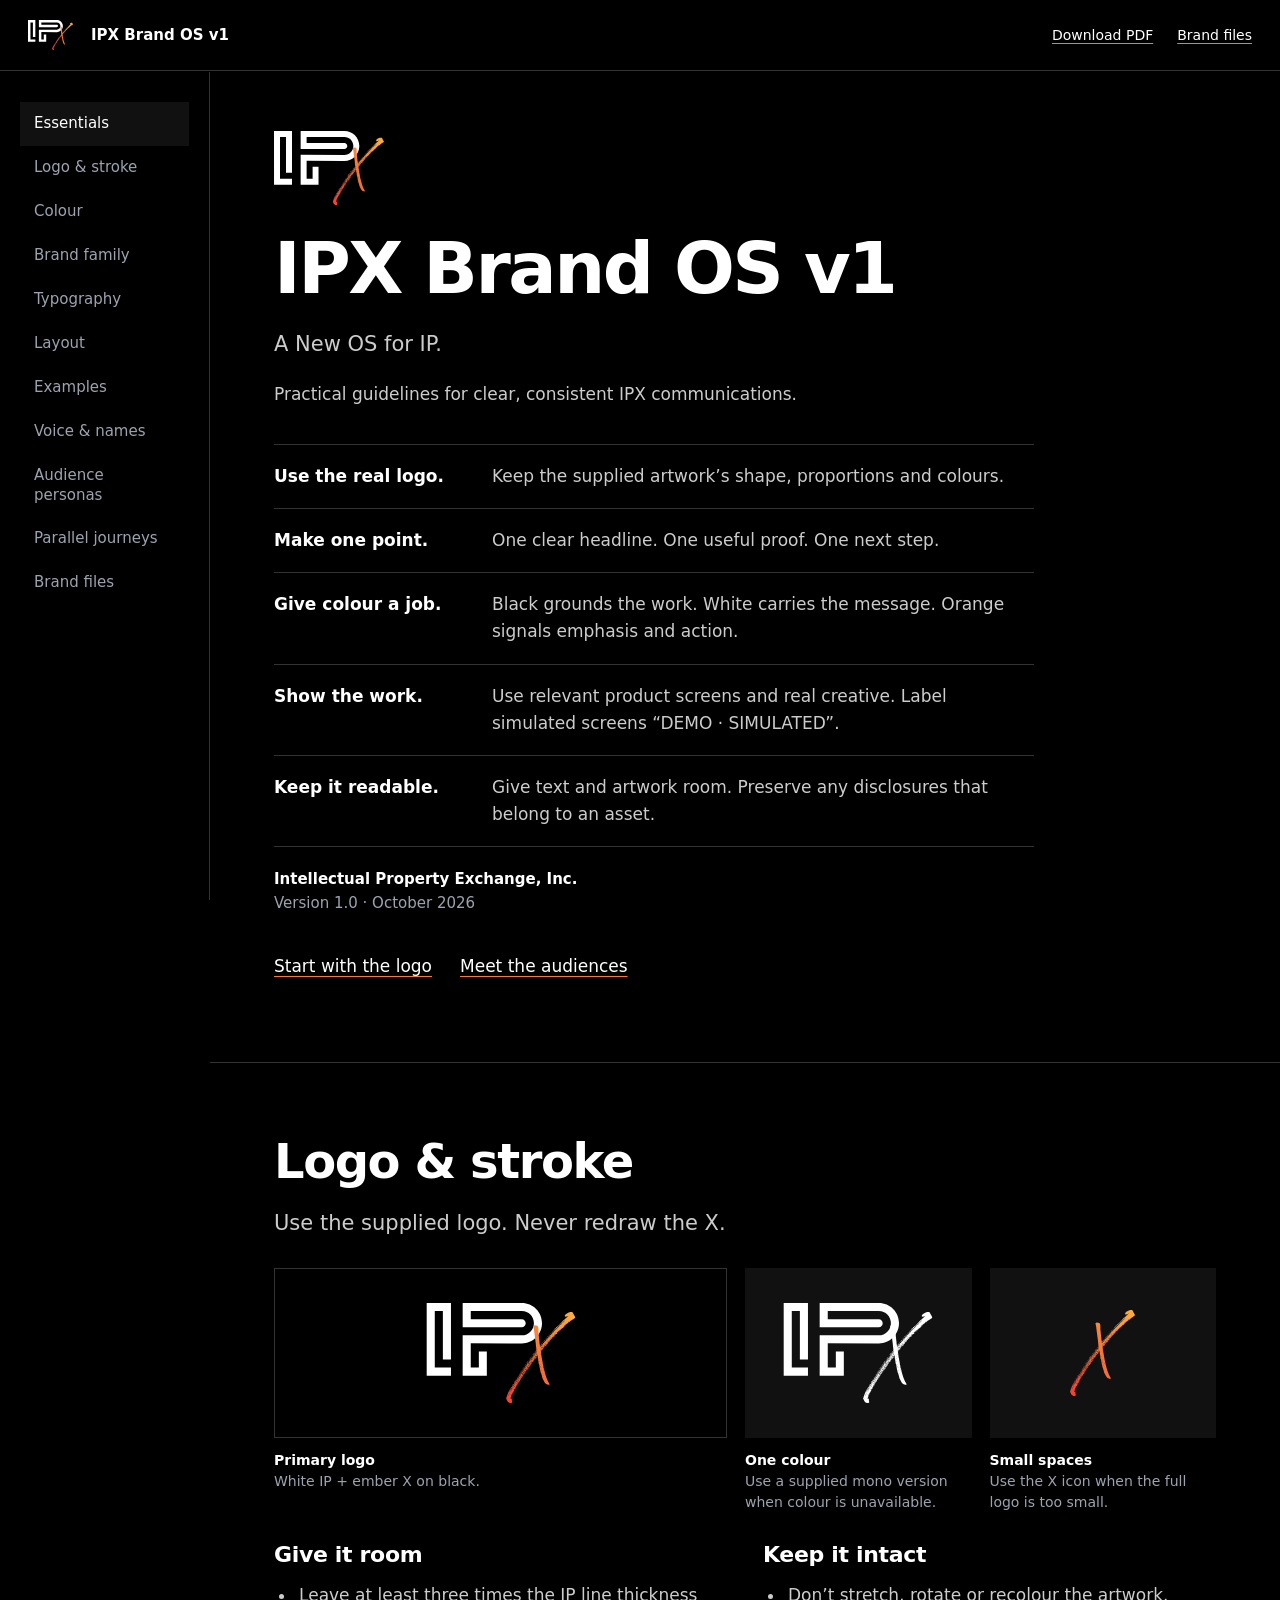
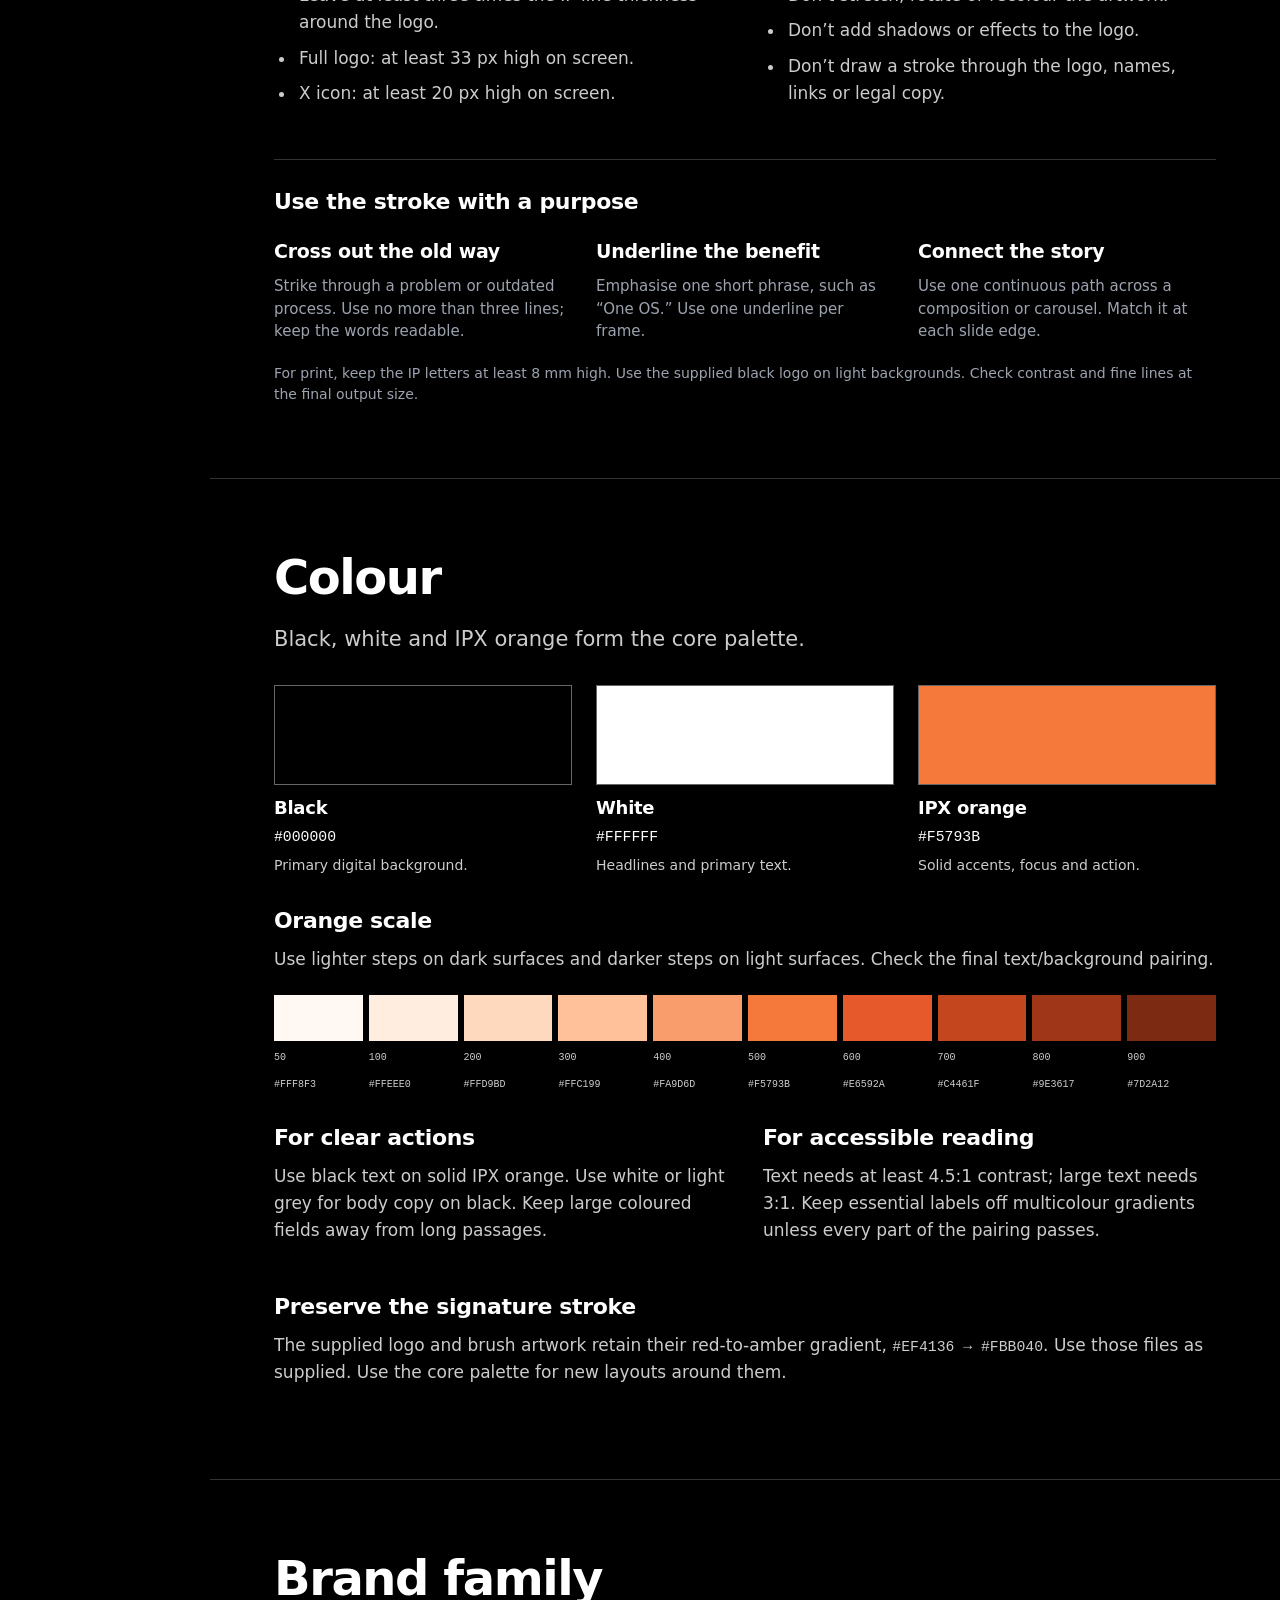
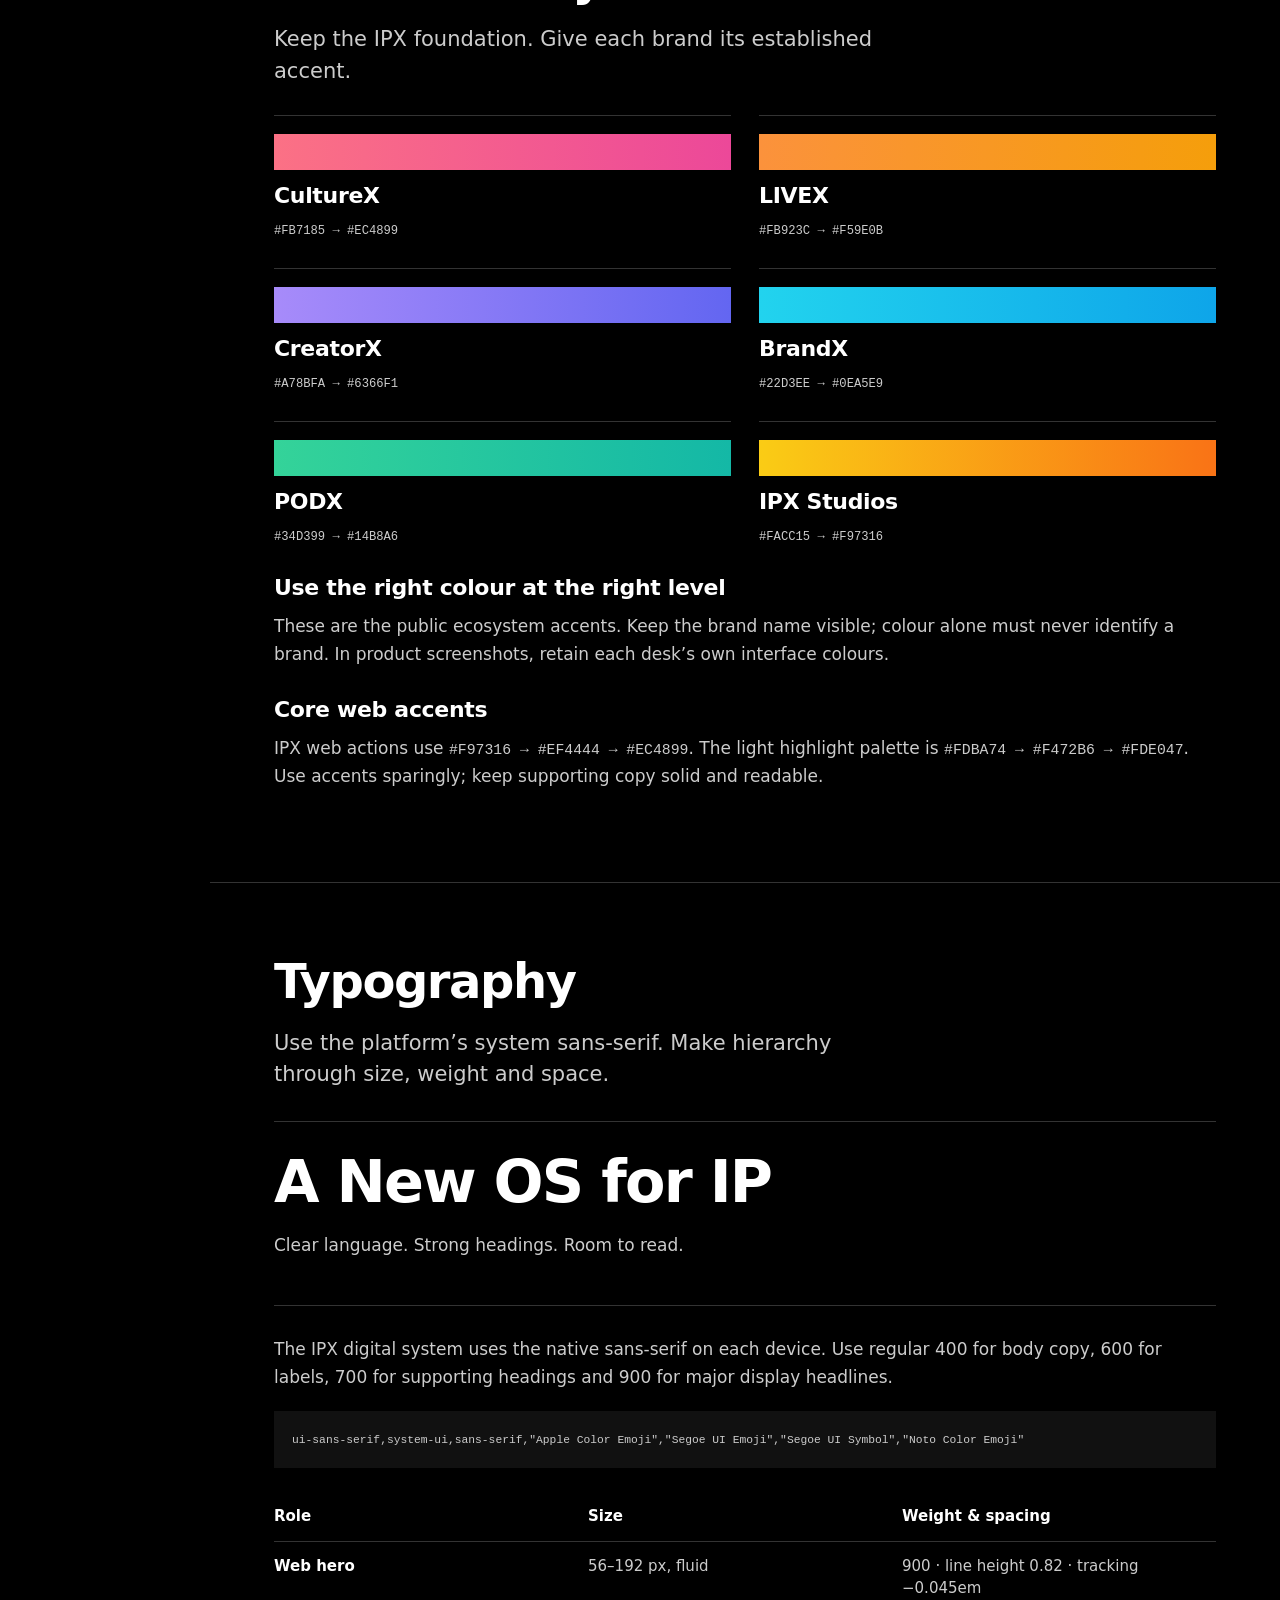
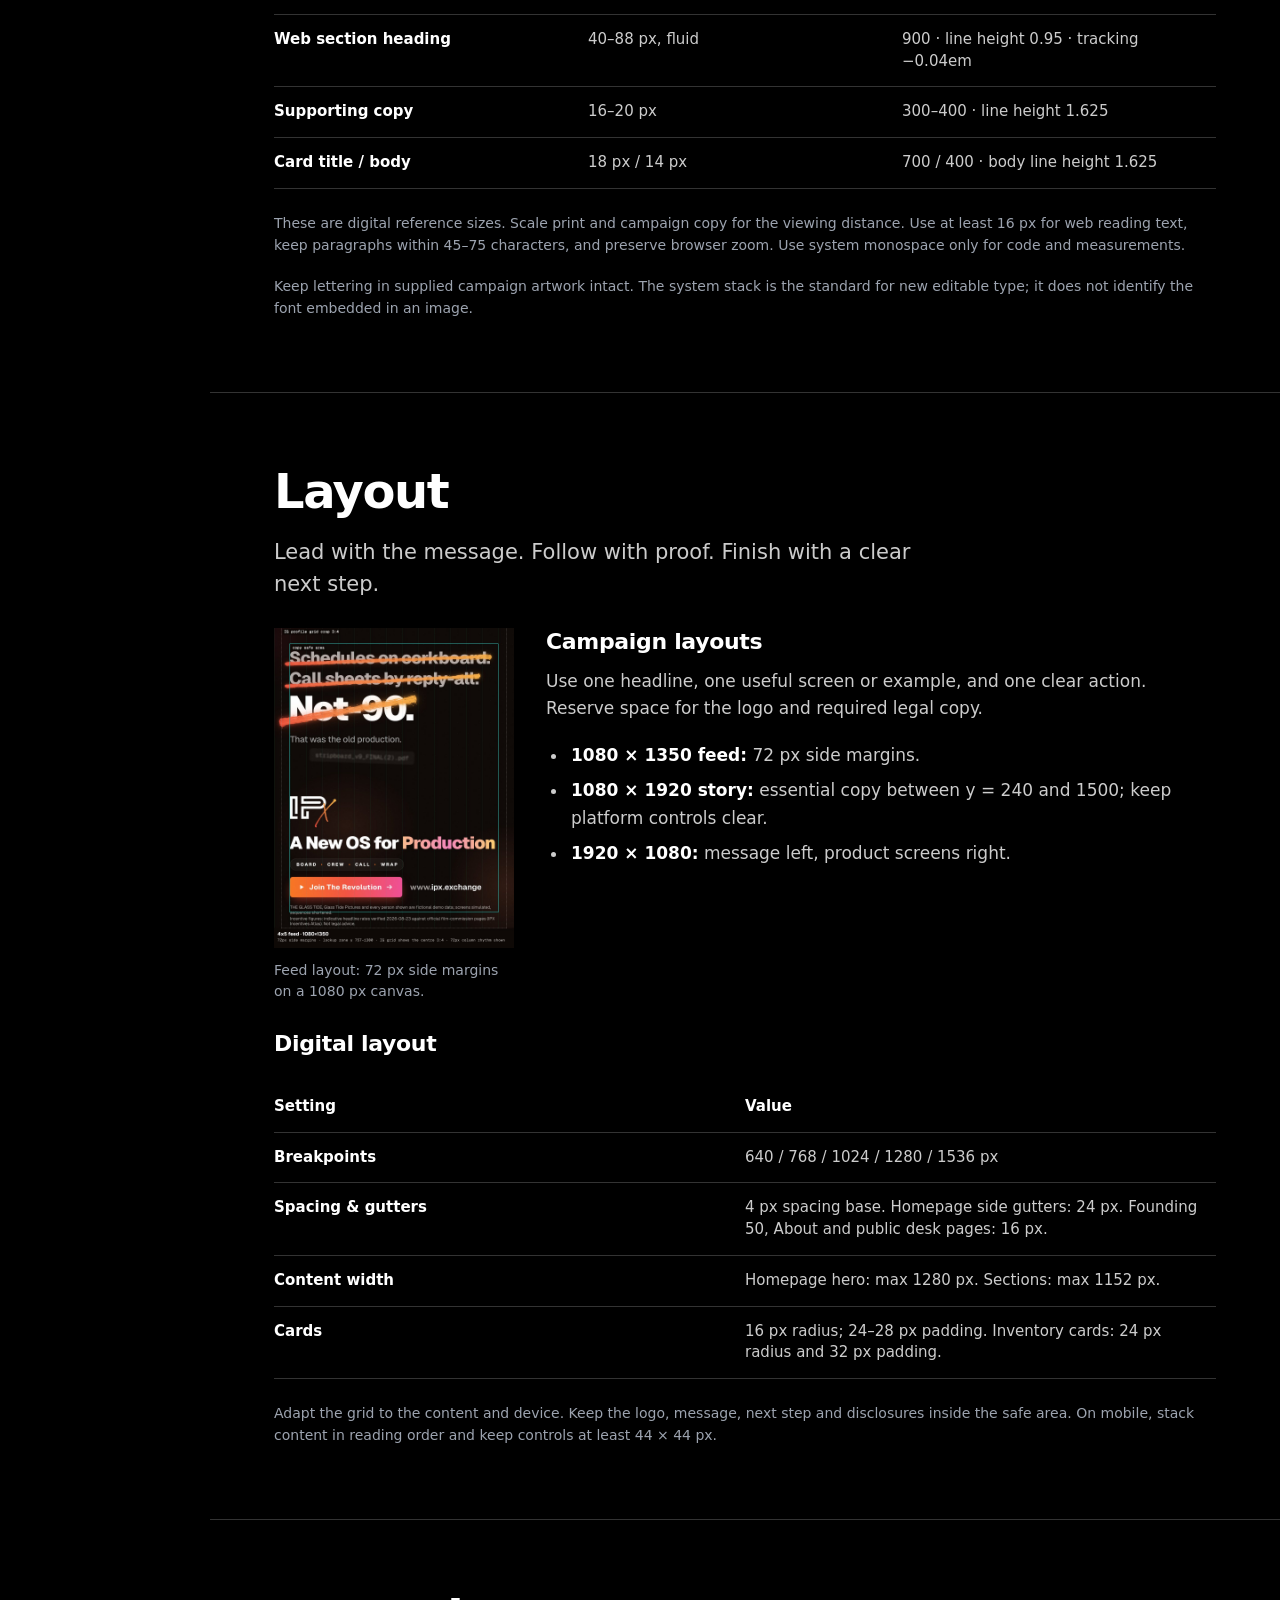
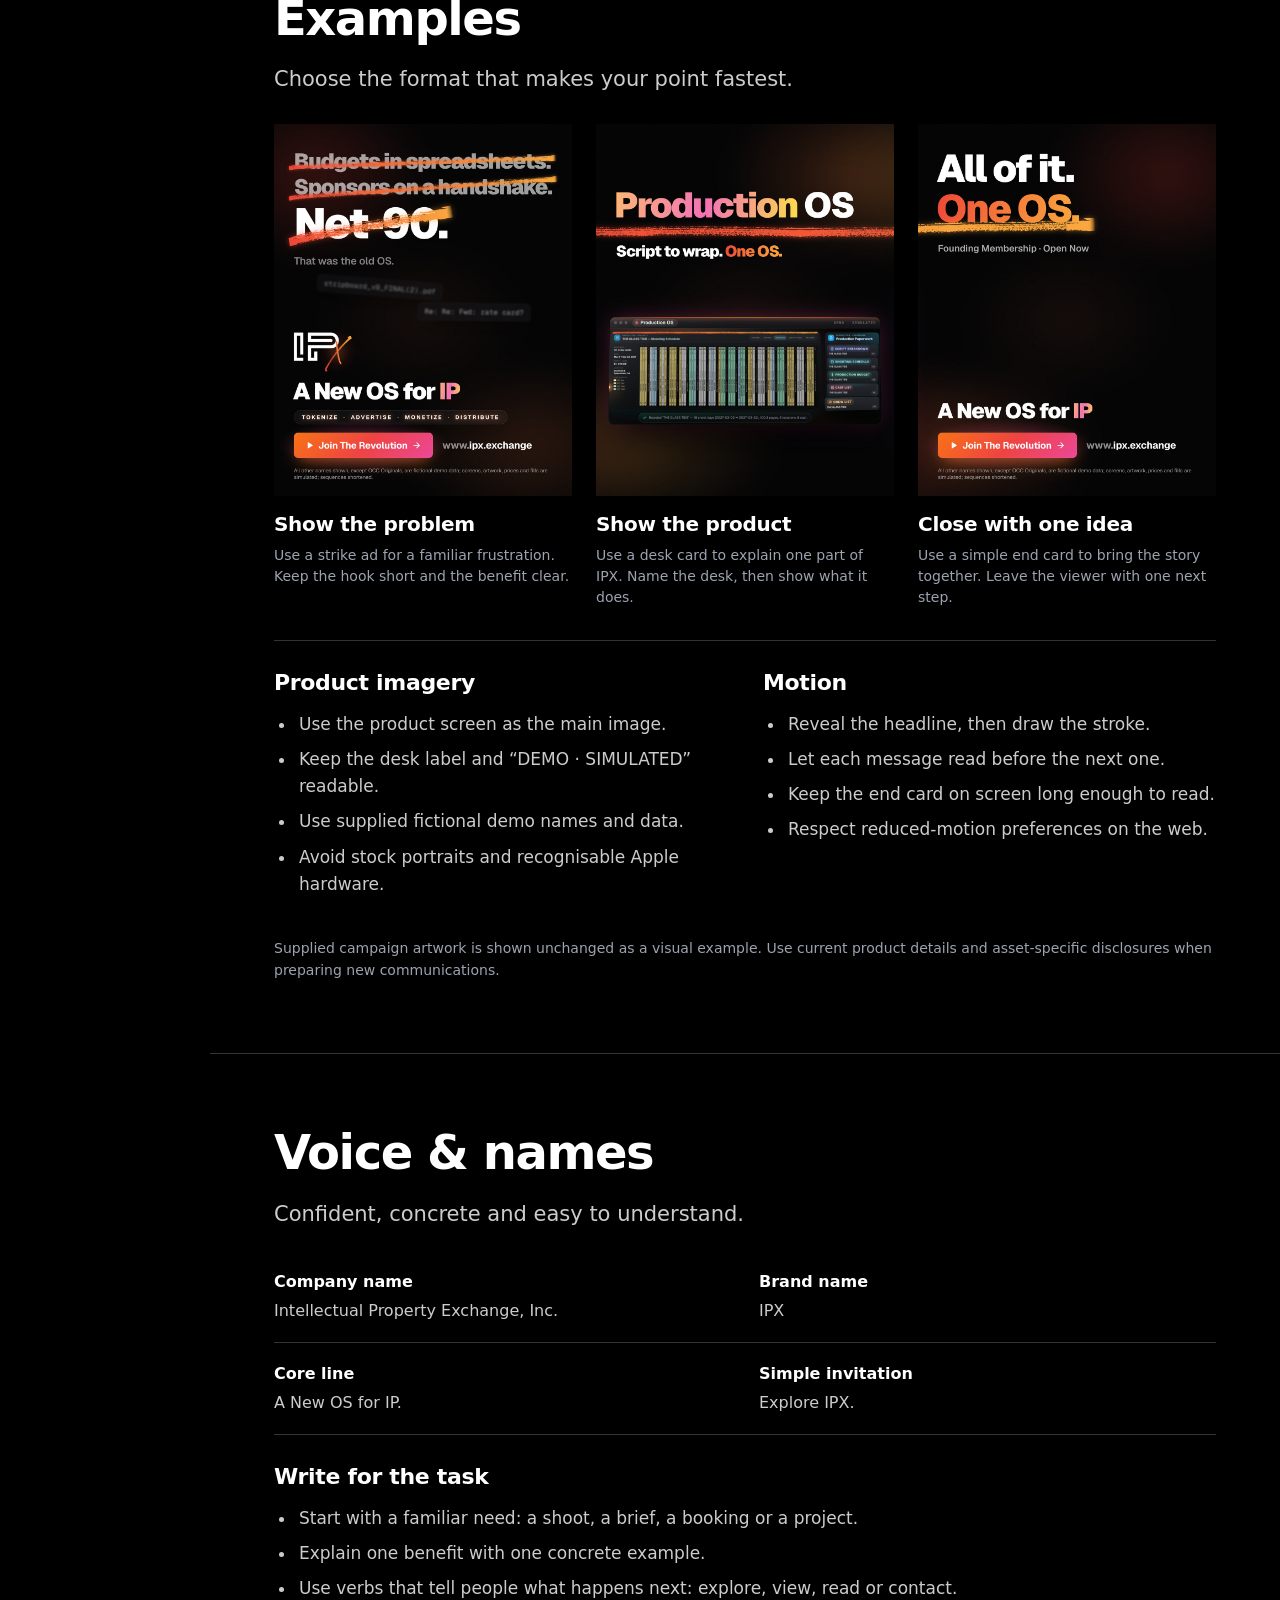
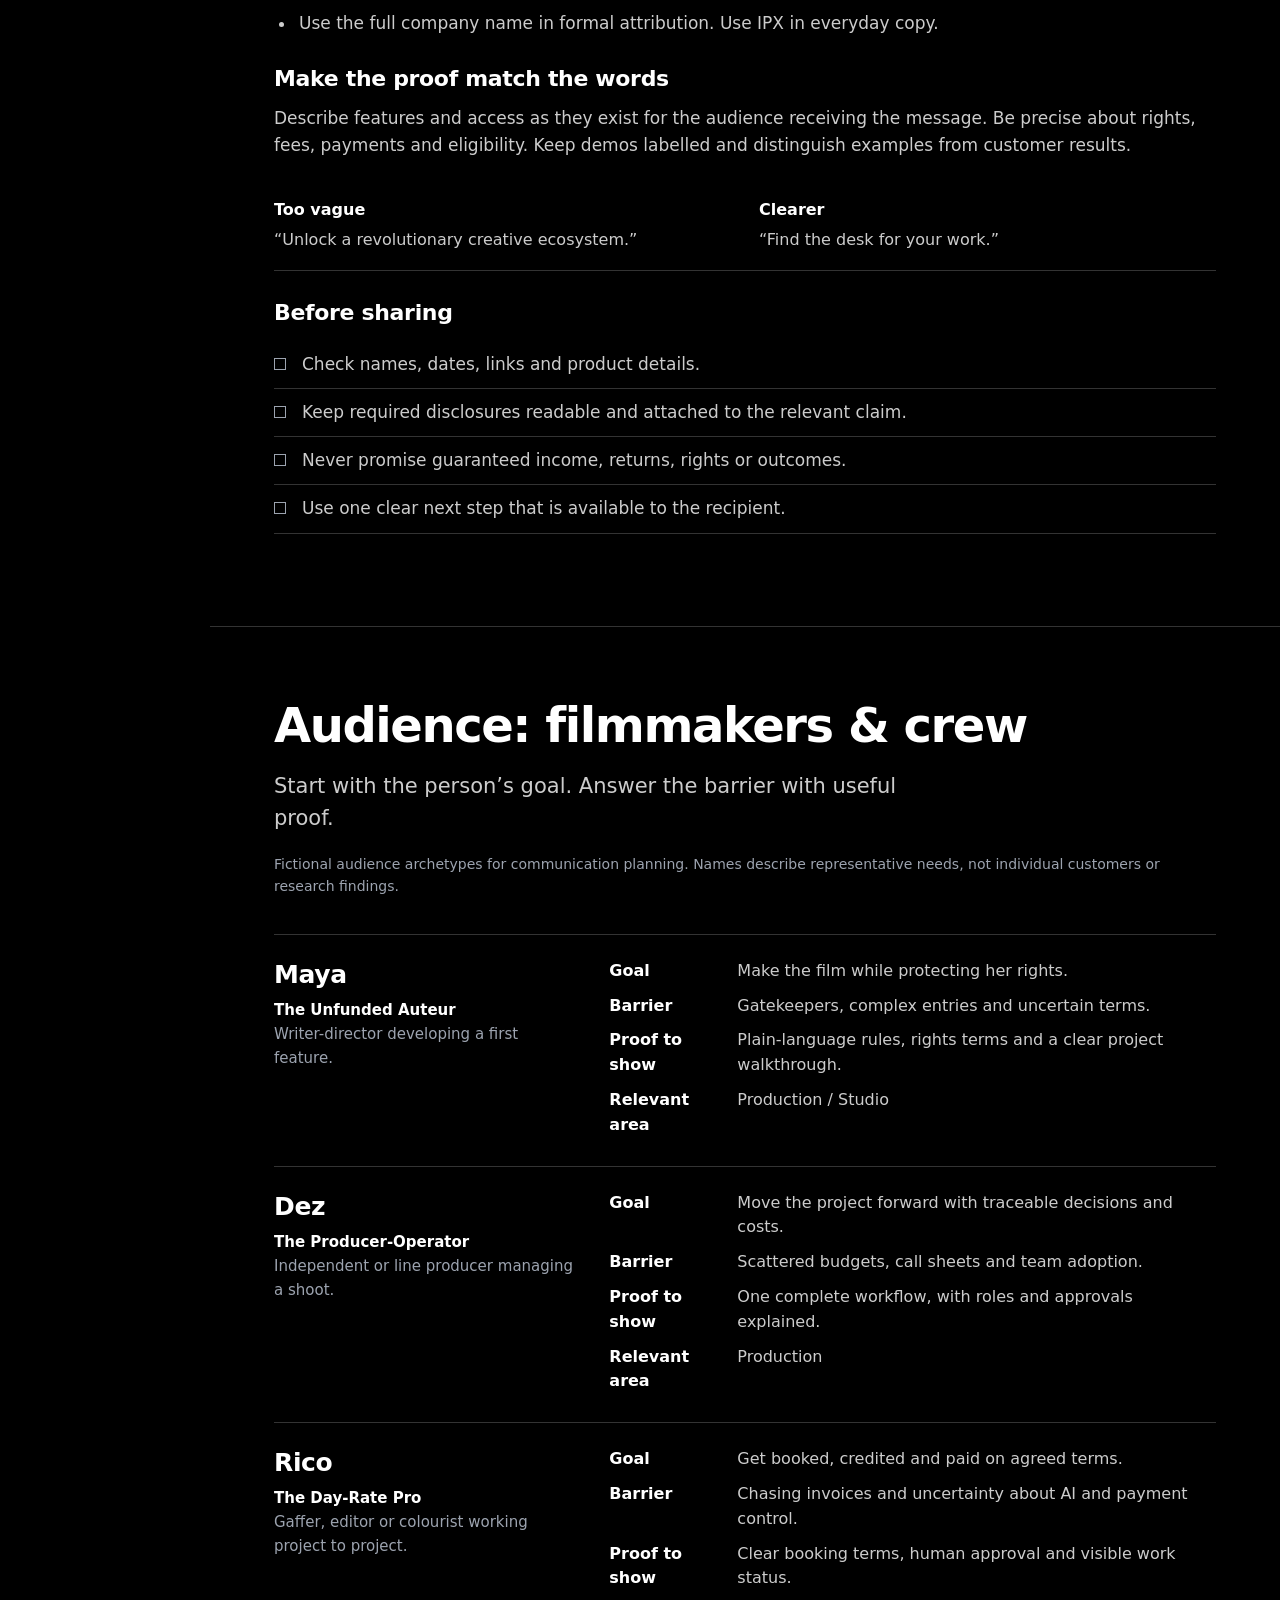
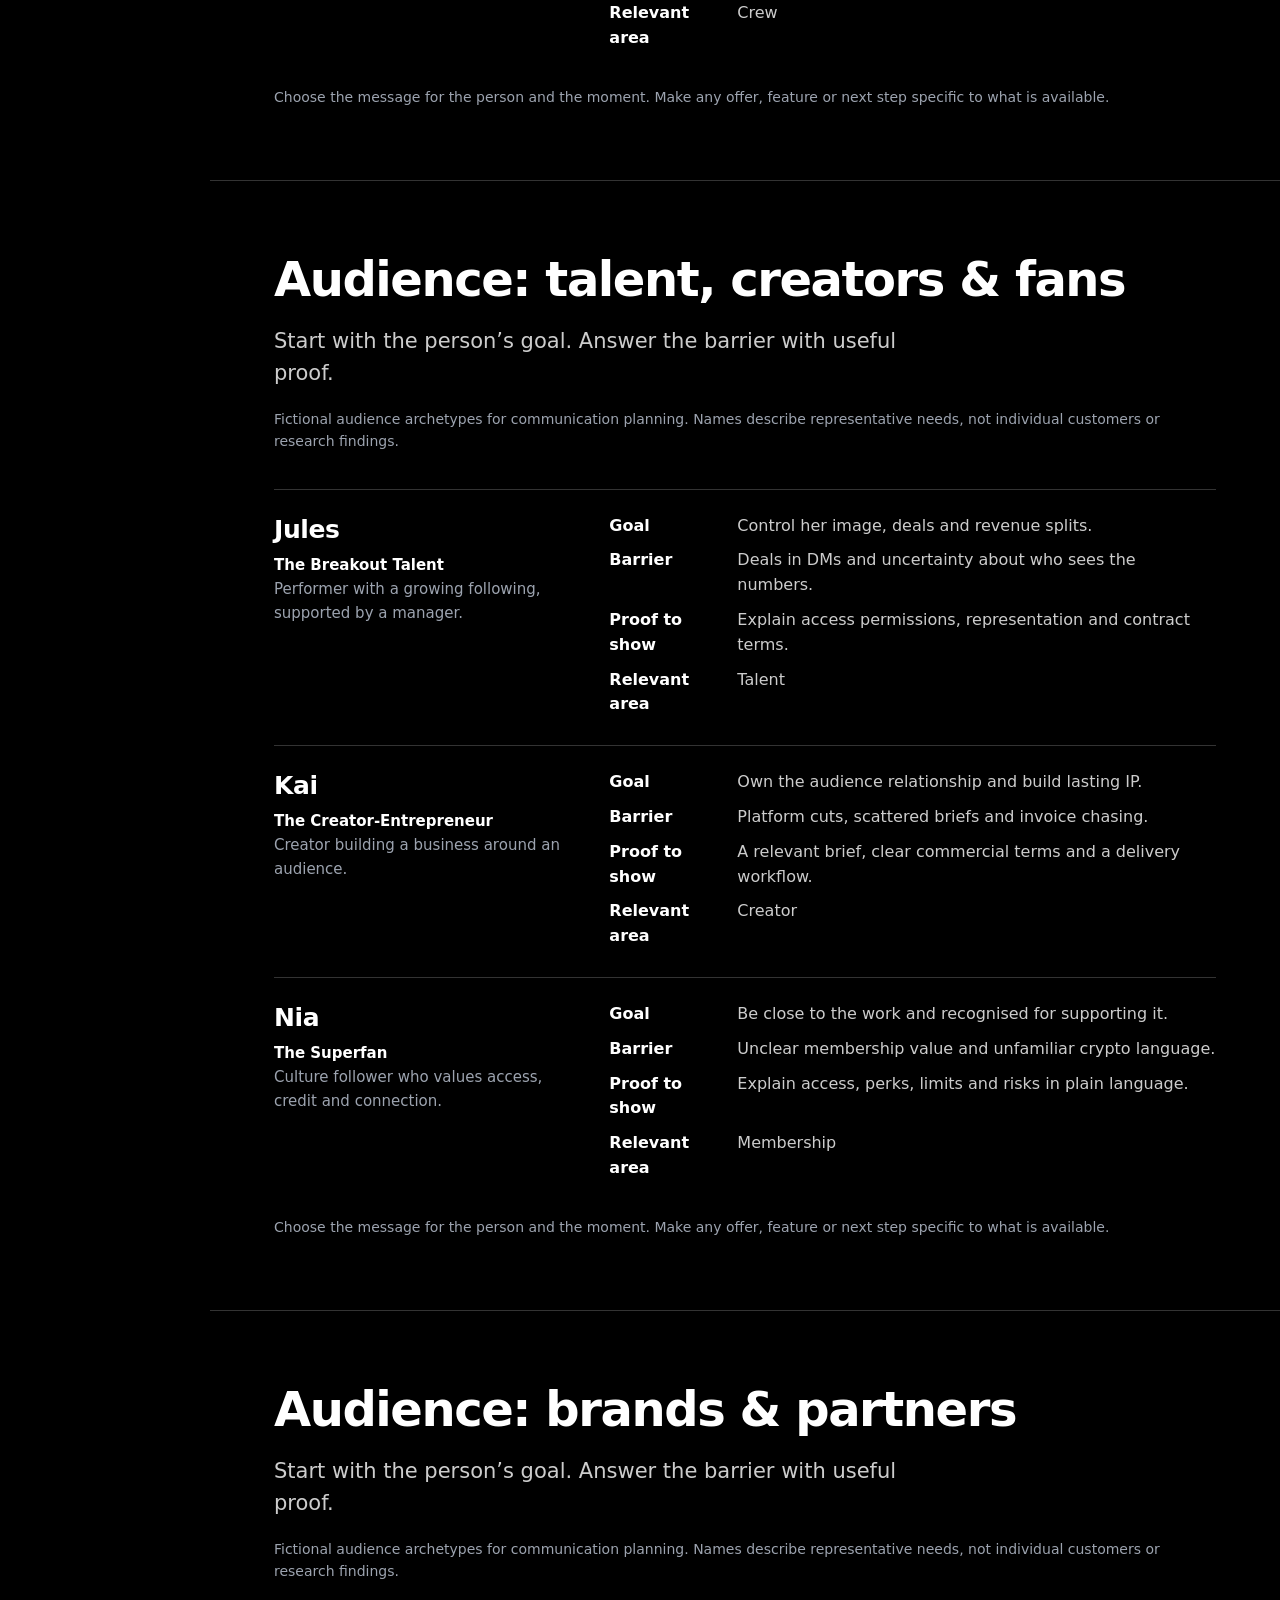
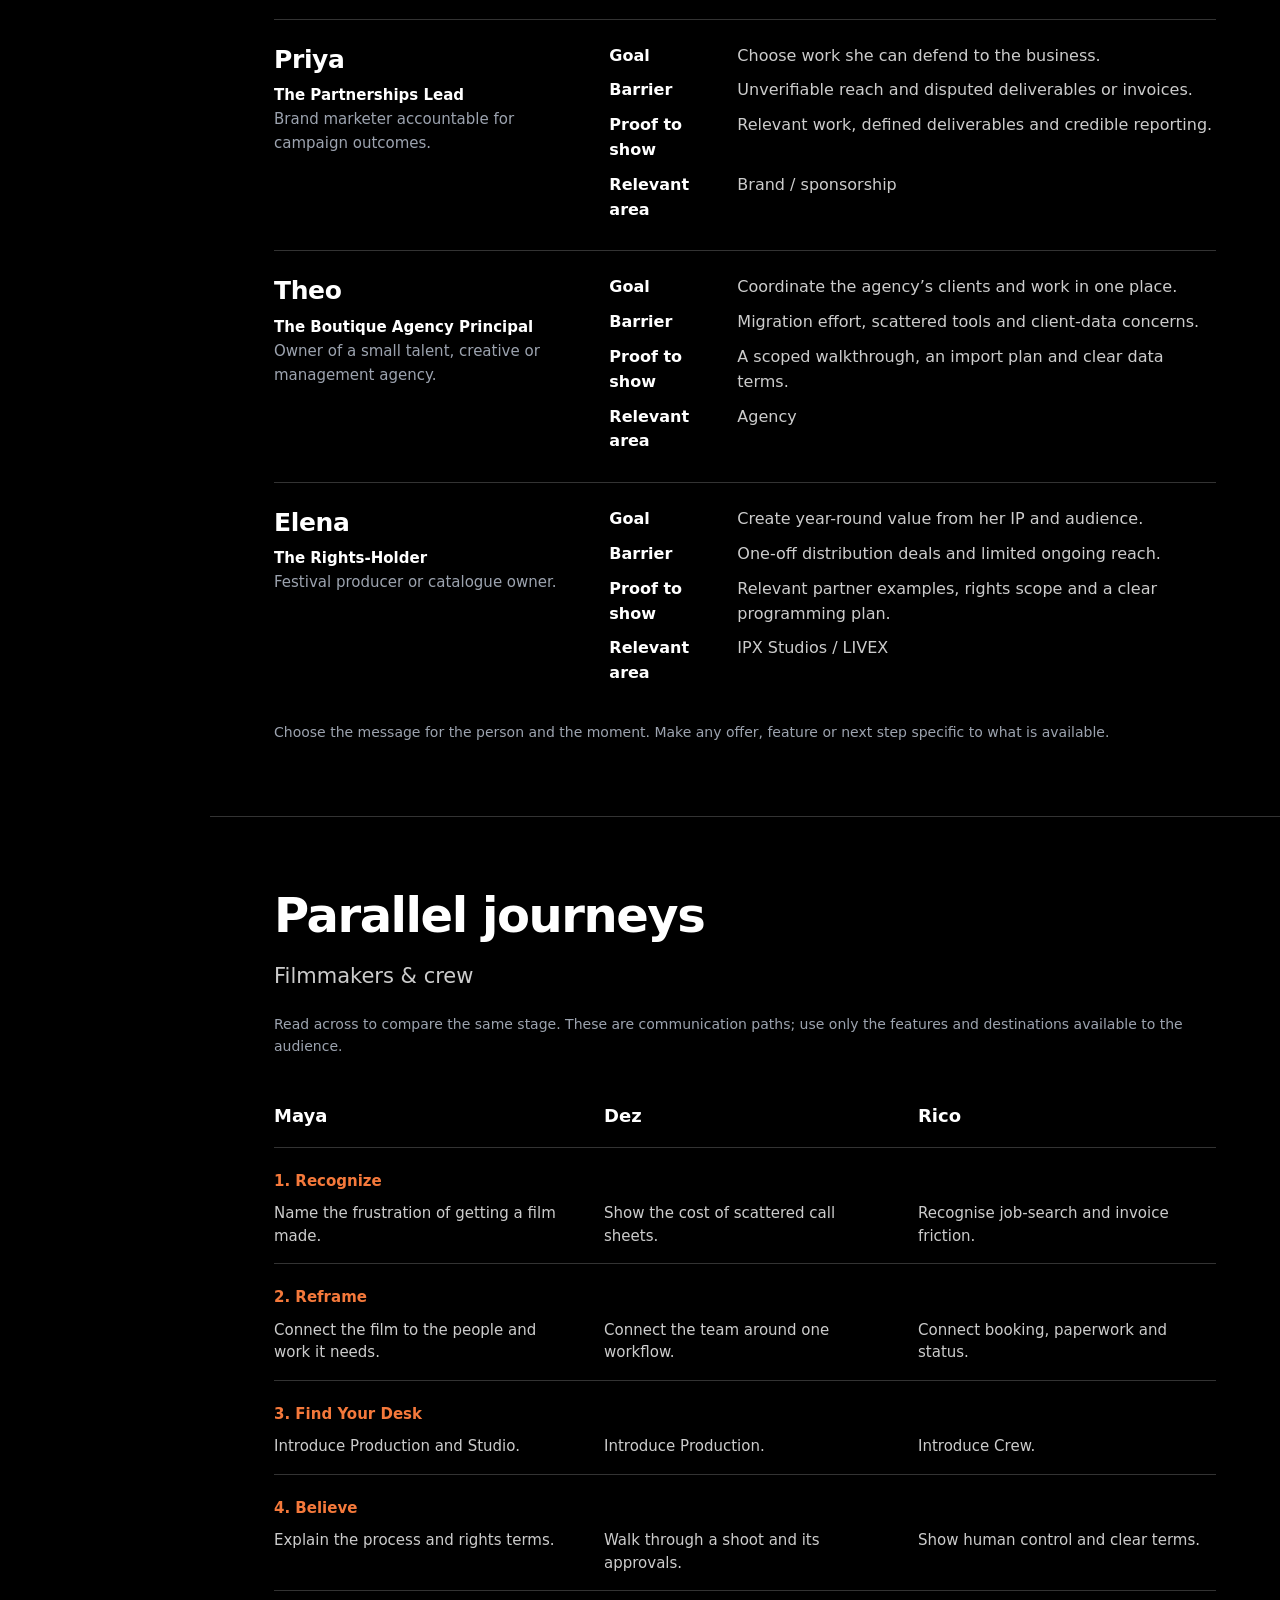
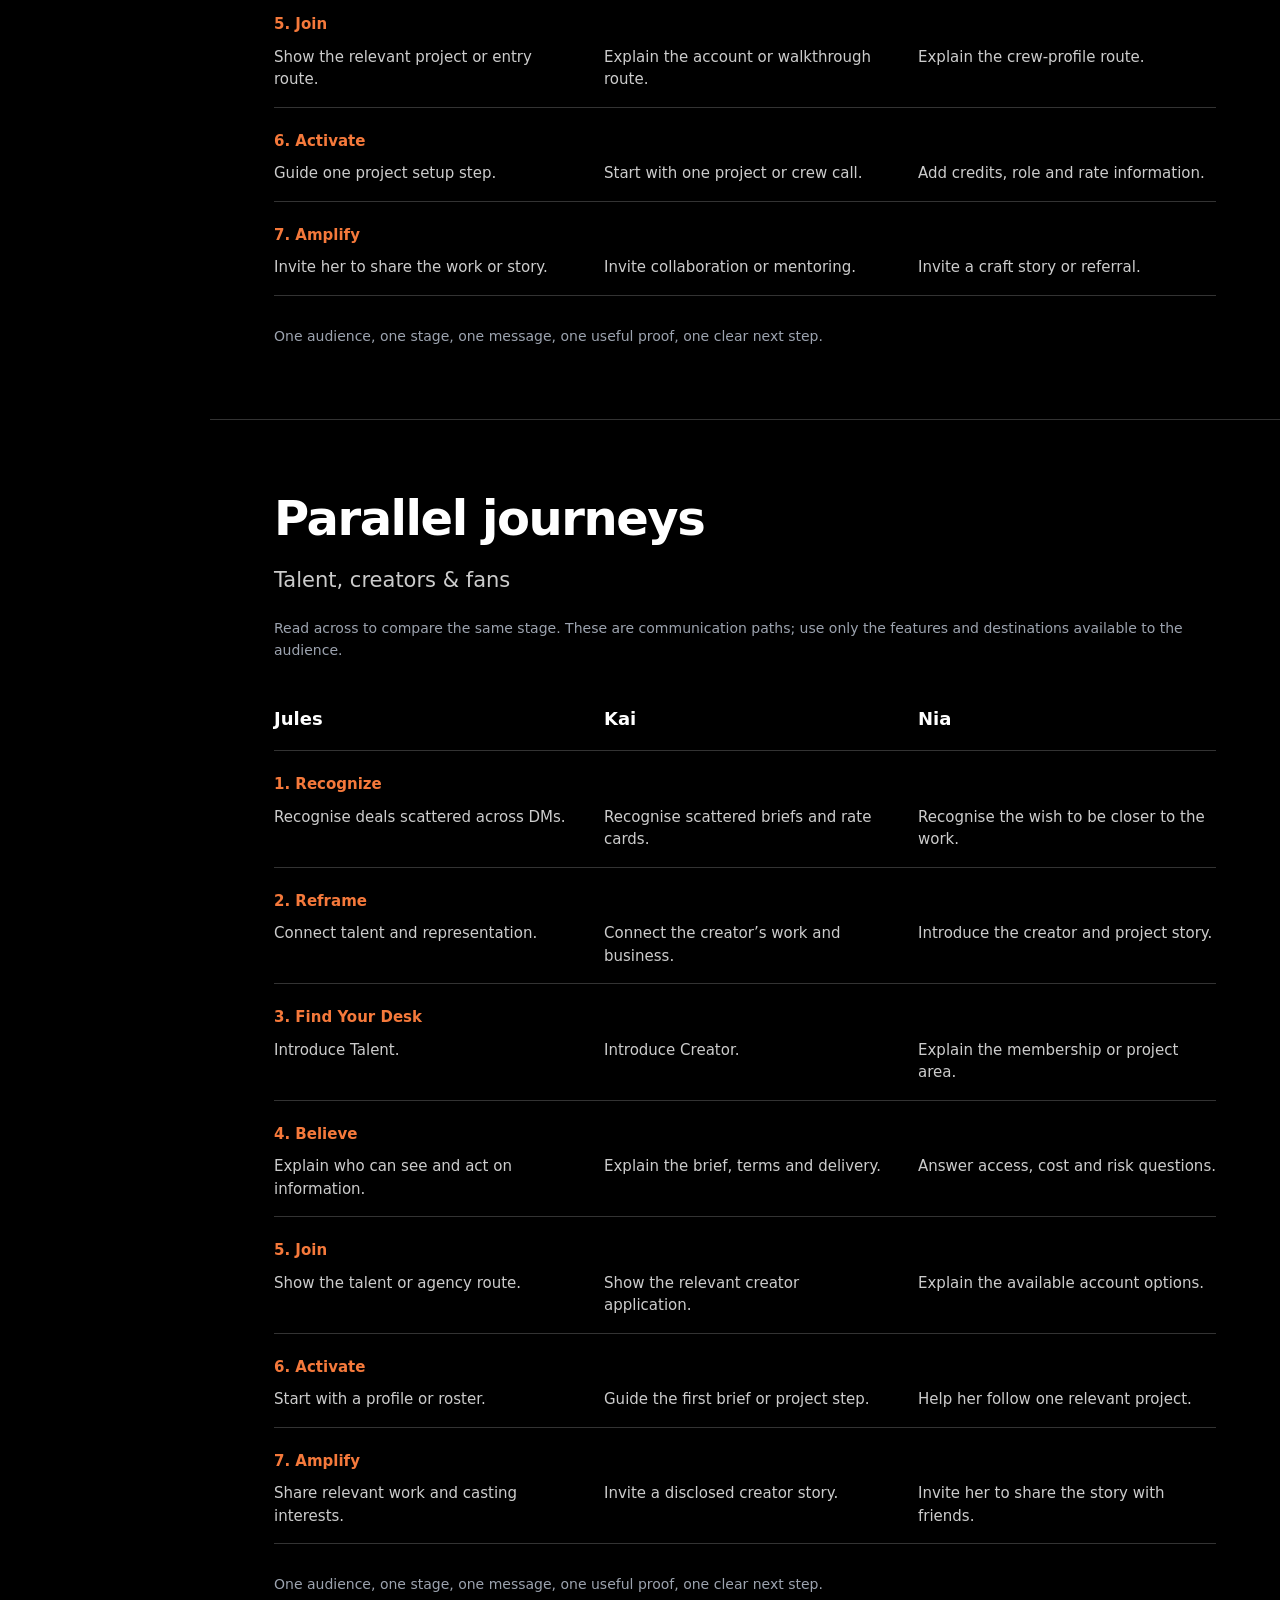
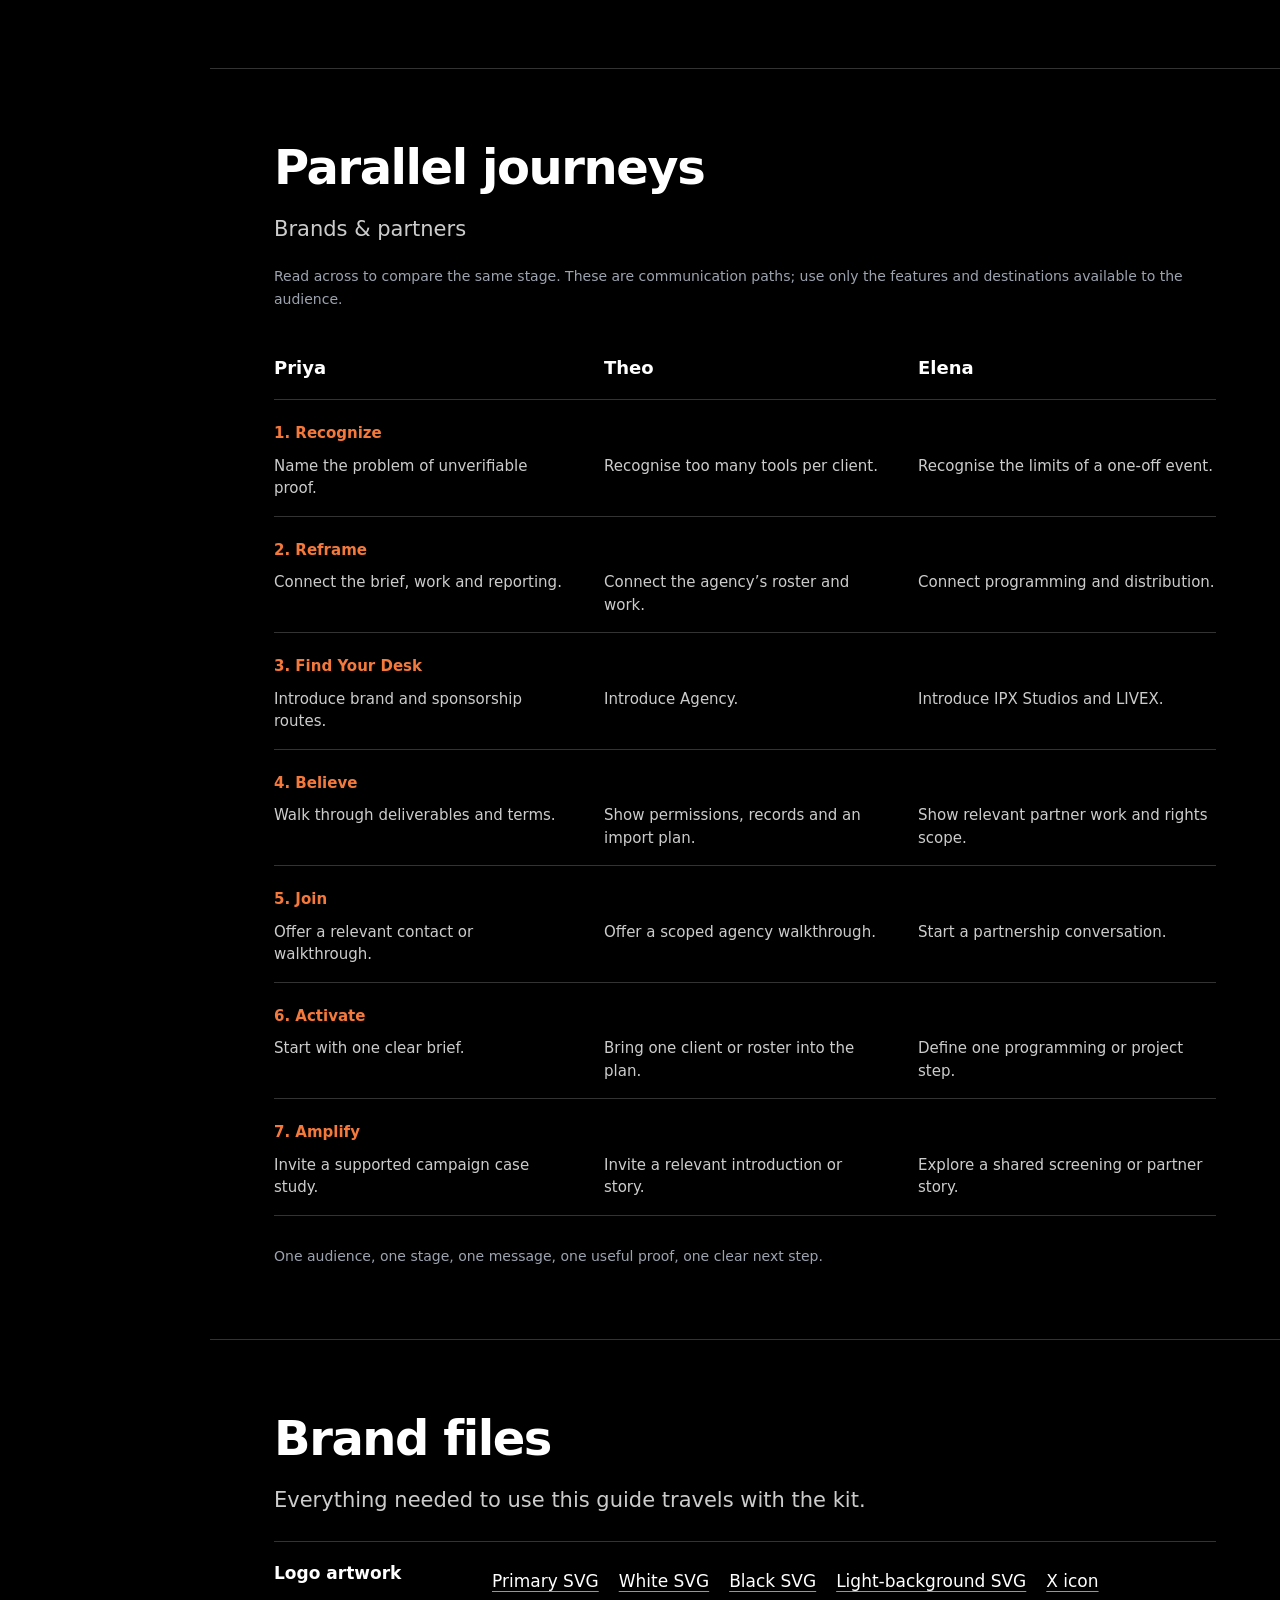
==== index.html @ 8115b186 "Add IPX Brand OS v1 review page" ====
<!doctype html>
<html lang="en"><head><meta charset="utf-8">
<meta name="robots" content="noindex, nofollow, noarchive"><meta name="viewport" content="width=device-width, initial-scale=1"><meta name="description" content="IPX Brand OS v1: practical brand guidelines for Intellectual Property Exchange, Inc."><title>IPX Brand OS v1</title><style>
:root{--bg:#000000;--surface:#111111;--text:#ffffff;--body:#cccccc;--muted:#9ca3af;--line:#333333;--accent:#f5793b;--pad:clamp(24px,5vw,72px);color-scheme:dark}
*{box-sizing:border-box}html{scroll-behavior:smooth;scroll-padding-top:88px;-webkit-text-size-adjust:100%}body{margin:0;background:var(--bg);color:var(--body);font:400 17px/1.6 ui-sans-serif,system-ui,sans-serif,"Apple Color Emoji","Segoe UI Emoji","Segoe UI Symbol","Noto Color Emoji";-webkit-font-smoothing:antialiased}::selection{background:var(--accent);color:var(--bg)}*{scrollbar-color:var(--muted) var(--bg);caret-color:var(--accent)}a{color:var(--text);text-underline-offset:.24em;text-decoration-thickness:1px;text-decoration-color:var(--accent)}a:hover{color:var(--accent)}a,button,summary{-webkit-tap-highlight-color:transparent}:focus-visible{outline:2px solid var(--accent);outline-offset:5px}button{font:inherit}img{display:block;max-width:100%;height:auto}figure{margin:0}figcaption{font-size:14px;line-height:1.5;color:var(--muted);margin-top:12px}p{margin:0 0 20px;max-width:68ch}strong{font-weight:700;color:var(--text)}h1,h2,h3{color:var(--text);text-wrap:balance}h1{font-size:clamp(44px,5.6vw,76px);line-height:1;letter-spacing:-.035em;margin:24px 0}h2{font-size:clamp(32px,3.8vw,48px);line-height:1.1;letter-spacing:-.03em;margin:0 0 20px}h3{font-size:22px;line-height:1.25;letter-spacing:-.015em;margin:28px 0 12px}ul,ol{padding-left:22px;margin:14px 0 20px}li{padding-left:3px;margin:8px 0}code{font:400 .87em/1.5 ui-monospace,SFMono-Regular,Menlo,Monaco,Consolas,"Liberation Mono","Courier New",monospace;overflow-wrap:anywhere}small,.note{font-size:14px;line-height:1.55;color:var(--muted)}.note{margin:20px 0 0}.lead{font-size:21px;line-height:1.5;max-width:48ch}.skip{position:fixed;top:-80px;left:16px;z-index:100;padding:12px 18px;background:var(--text);color:var(--bg)}.skip:focus{top:8px}.skip:hover{color:var(--bg)}
.topbar{height:68px;position:sticky;top:0;z-index:10;display:flex;align-items:center;justify-content:space-between;gap:24px;padding:0 28px;background:var(--bg);border-bottom:1px solid var(--line)}.home{display:flex;align-items:center;gap:18px;text-decoration:none;font-weight:600;font-size:15px;line-height:1.2}.home img{width:45px;height:34px;object-fit:contain}.toplinks{display:flex;gap:24px;align-items:center;font-size:14px}.toplinks a{padding:12px 0}.mobile-menu{display:none}.shell{display:grid;grid-template-columns:210px minmax(0,1fr);max-width:1560px;margin:auto}.toc{position:sticky;top:68px;align-self:start;padding:30px 20px;height:calc(100vh - 68px);border-right:1px solid var(--line)}.toc a{display:block;text-decoration:none;padding:12px 14px;font-size:15px;line-height:1.3;color:var(--muted)}.toc a:hover,.toc a[aria-current="location"]{color:var(--text);background:var(--surface)}.toc .reference{margin-top:26px;padding-top:24px;border-top:1px solid var(--line);font-size:13px}.main{min-width:0}section{padding:72px var(--pad);border-bottom:1px solid var(--line);scroll-margin-top:0}section>*{max-width:1040px}section:last-child{border-bottom:0}.intro{padding-top:56px}.intro-logo{width:110px;height:82px;object-fit:contain;object-position:left}.rules{list-style:none;padding:0;max-width:760px;margin:36px 0 0}.rules li{display:grid;grid-template-columns:190px 1fr;gap:28px;padding:18px 0;margin:0;border-top:1px solid var(--line)}.rules li:last-child{border-bottom:1px solid var(--line)}.rules p{margin:0}.start-links{display:flex;flex-wrap:wrap;gap:16px 28px;margin:28px 0 0}.start-links a{padding:10px 0}.status{margin-top:28px;max-width:70ch;color:var(--muted);font-size:14px}.two{display:grid;grid-template-columns:1fr 1fr;gap:32px;margin:28px 0}.logo-stage{height:170px;display:grid;place-items:center;background:var(--surface);padding:32px}.logo-stage img{width:150px;max-height:100px}.logo-stage.light{background:#fff}.logo-stage.light img{max-height:100px}.logo-grid{display:grid;grid-template-columns:2fr 1fr 1fr;gap:18px;margin:28px 0}.logo-grid figure:first-child .logo-stage{background:var(--bg);border:1px solid var(--line)}.logo-grid figure:last-child img{width:65px}.logo-grid strong{display:block}.pair{display:grid;grid-template-columns:1fr 1fr;gap:36px;margin-top:28px}.pair h3{margin-top:0}.stroke-list{display:grid;grid-template-columns:repeat(3,1fr);gap:24px}.stroke-list h3{margin-top:0;font-size:19px}.stroke-list p{font-size:15px;margin-bottom:0}.stroke-crop{height:90px;display:flex;align-items:center;background:var(--bg)}.stroke-crop img{width:100%;max-height:90px;object-fit:contain}.divider{border-top:1px solid var(--line);padding-top:28px;margin-top:32px}.swatches{display:grid;grid-template-columns:repeat(3,1fr);gap:24px;margin:30px 0}.swatch{height:100px;border:1px solid var(--line);margin-bottom:12px}.swatches h3{margin:0 0 6px;font-size:18px}.swatches code{color:var(--text);display:block;margin-bottom:6px}.swatches p{font-size:14px;margin:0}.swatch.bg{background:#0e0907}.swatch.white{background:#fff}.swatch.grey{background:#a6a09d}.swatch.ember{background:linear-gradient(45deg,#ef4136,#fbb040)}.swatch.signal{background:linear-gradient(90deg,#f76920,#f14c3c,#ed4785)}.swatch.keyword{background:linear-gradient(90deg,#fbb27b,#f476b1,#fbc562)}.type-specimen{margin:30px 0;padding:28px 0;border-top:1px solid var(--line);border-bottom:1px solid var(--line)}.type-display{font-size:clamp(34px,4.6vw,60px);font-weight:900;letter-spacing:-.03em;line-height:1.1;color:var(--text);margin:0 0 18px}.type-body{margin:0 0 18px;max-width:55ch}.type-mono{font-family:ui-monospace,SFMono-Regular,Menlo,Monaco,Consolas,"Liberation Mono","Courier New",monospace;font-size:13px;color:var(--muted);margin:0}.spec-table{width:100%;border-collapse:collapse;margin:24px 0;font-size:15px;line-height:1.45}.spec-table th,.spec-table td{padding:14px 16px 14px 0;border-bottom:1px solid var(--line);text-align:left;vertical-align:top}.spec-table th{font-weight:600;color:var(--text)}.spec-table tbody th{width:28%}.layout-example{display:grid;grid-template-columns:240px minmax(0,1fr);align-items:start;gap:32px;margin:28px 0}.layout-example img{width:240px}.layout-example h3{margin-top:0}.layout-example ol{margin-top:0}.examples{display:grid;grid-template-columns:repeat(3,1fr);gap:24px;margin:28px 0}.examples img{width:100%;aspect-ratio:4/5;object-fit:contain;background:var(--bg)}.examples h3{font-size:20px;margin:16px 0 8px}.examples figcaption{margin-top:0}.examples a{display:block}.writing-row{display:grid;grid-template-columns:1fr 1fr;gap:28px;border-bottom:1px solid var(--line);padding:18px 0;font-size:16px}.writing-row strong{display:block;margin-bottom:4px}.writing-row p{margin:0}.writing-row del{color:var(--muted);text-decoration-thickness:1px}.checklist{list-style:none;padding:0}.checklist li{padding:10px 0 10px 28px;position:relative;border-bottom:1px solid var(--line);margin:0}.checklist li::before{content:'';position:absolute;left:0;top:17px;width:10px;height:10px;border:1px solid var(--muted)}.file-list{display:grid;gap:0;margin:24px 0}.file-row{display:grid;grid-template-columns:190px minmax(0,1fr);gap:28px;padding:18px 0;border-top:1px solid var(--line)}.file-row p{margin:6px 0 0;font-size:14px}.file-row:last-child{border-bottom:1px solid var(--line)}.file-row .links{display:flex;flex-wrap:wrap;gap:12px 20px}.file-row a{padding:3px 0}.pending{margin-top:32px}.pending li{font-size:15px}.print-only{display:none}.end{padding:24px var(--pad);font-size:13px;color:var(--muted)}
.swatch.web-black{background:#000}.swatch.configured{background:#f5793b}.swatch.web-x{background:linear-gradient(90deg,#fb923c,#f97316,#ef4444)}.swatch.web-cta{background:linear-gradient(90deg,#f97316,#ef4444,#ec4899)}.swatch.web-headline{background:linear-gradient(90deg,#fdba74,#f472b6,#fde047)}
@media(max-width:1100px){.shell{grid-template-columns:180px minmax(0,1fr)}.toc{padding-inline:12px}.toc a{padding-inline:10px}.rules li{grid-template-columns:155px 1fr;gap:24px}.logo-stage{padding:22px}.examples{gap:16px}.swatches{gap:18px}.layout-example{grid-template-columns:200px 1fr}.layout-example img{width:200px}}
@media(max-width:760px){.topbar{height:64px;padding:0 20px;gap:12px}.home{gap:12px;font-size:14px}.home img{width:38px;height:30px}.toplinks{display:none}.mobile-menu{display:block}.mobile-menu summary{min-height:44px;padding:10px 0 10px 16px;cursor:pointer;font-weight:600;font-size:14px}.mobile-menu nav{position:absolute;left:16px;right:16px;top:63px;max-height:70vh;overflow:auto;border:1px solid var(--line);background:var(--bg);padding:12px}.mobile-menu nav a{display:block;padding:11px 12px;text-decoration:none;font-size:16px;min-height:44px}.shell{display:block}.toc{display:none}section{padding:48px 24px}.intro{padding-top:36px}h1{font-size:48px;max-width:10ch}.lead{font-size:19px}.intro-logo{width:85px;height:64px}.rules{margin-top:28px}.rules li{grid-template-columns:1fr;gap:4px;padding:16px 0}.status{font-size:14px}.two,.pair{grid-template-columns:1fr;gap:24px}.logo-grid{grid-template-columns:1fr 1fr;gap:18px}.logo-grid figure:first-child{grid-column:1/-1}.logo-stage{height:130px}.logo-grid figure:first-child .logo-stage{height:160px}.stroke-list{grid-template-columns:1fr;gap:24px}.stroke-list figure{display:block}.stroke-list h3{margin:0 0 8px}.stroke-list p{font-size:15px}.stroke-crop{height:80px}.swatches{grid-template-columns:1fr 1fr;gap:24px 18px}.swatch{height:76px}.swatches code{font-size:11px}.type-specimen{padding:24px 0}.spec-table{font-size:14px}.spec-table th,.spec-table td{padding:12px 10px 12px 0}.layout-example{grid-template-columns:1fr;gap:24px}.layout-example img{width:260px;margin:auto}.examples{grid-template-columns:1fr;gap:36px}.examples img{max-width:360px;margin:auto}.writing-row{grid-template-columns:1fr;gap:14px}.file-row{grid-template-columns:1fr;gap:8px}.file-row .links{gap:12px 24px}.file-row a{padding:9px 0}.start-links a{min-height:44px}.end{padding:24px}.note{overflow-wrap:anywhere}}
@media(prefers-reduced-motion:reduce){html{scroll-behavior:auto}}
/* Audit fixes: text expansion and standalone hit areas; printed layout stays separate. */
@media screen{
 html{scroll-padding-top:calc(var(--header-height,68px) + 20px)}
 body{overflow-wrap:anywhere}
 .main *, .topbar>*{min-width:0}
 .skip{top:0;max-width:calc(100% - 32px);transform:translateY(calc(-100% - 12px))}
 .skip:focus{top:8px;transform:none}
 .topbar{height:auto;min-height:68px;flex-wrap:wrap;padding-block:12px;gap:12px 24px}
 .home{min-width:0;max-width:100%;min-height:44px;flex:0 1 auto}
 .home img{flex-shrink:0}
 .toplinks{flex-wrap:wrap}
 .toplinks a,.file-row .links a,.start-links a{display:inline-flex;align-items:center;min-width:44px;min-height:44px}
 .toc{top:var(--header-height,68px);height:calc(100dvh - var(--header-height,68px));overflow-y:auto}
 .toc a{min-height:44px}
 .spec-table{table-layout:fixed}
 .spec-table th,.spec-table td{overflow-wrap:anywhere}
 .swatches{grid-template-columns:repeat(auto-fit,minmax(min(100%,15em),1fr))}
 .mobile-menu{max-width:100%;margin-left:auto}
 .mobile-menu summary{min-width:44px;min-height:44px}
 .mobile-menu nav{top:100%;max-height:calc(100dvh - var(--header-height,64px) - 16px)}
}
@media screen and (max-width:1100px){
 .spec-table,.spec-table tbody,.spec-table tr,.spec-table th,.spec-table td{display:block;width:100%}
 .spec-table thead{position:absolute;width:1px;height:1px;overflow:hidden;clip-path:inset(50%)}
 .spec-table tr{padding:14px 0;border-bottom:1px solid var(--line)}
 .spec-table tbody th,.spec-table td{width:100%;padding:5px 0;border:0}
 .spec-table td::before{content:attr(data-label) ': ';font-weight:600;color:var(--text)}
}
@media screen and (max-width:760px){
 .topbar{min-height:64px;padding-block:10px;gap:8px 16px}
 .home{flex:1 1 180px}
 .mobile-menu summary{padding:10px 12px}
 .mobile-menu nav a{min-width:44px;min-height:44px}
}
@media print{@page{size:A4;margin:0}html{scroll-behavior:auto}body{font-size:10.5pt;line-height:1.45;background:var(--bg);print-color-adjust:exact;-webkit-print-color-adjust:exact}.topbar,.toc,.skip,.web-only,.start-links{display:none!important}.shell{display:block}.print-only{display:block}.main{width:210mm}section{padding:16mm 17mm 13mm;break-before:page;border:0;min-height:297mm;max-width:none}section:first-child{break-before:auto}h1{font-size:42pt;line-height:1.04;max-width:100%;margin:24px 0}h2{font-size:30pt;margin:0 0 14px}h3{font-size:15pt;margin:20px 0 8px}.lead{font-size:15pt}.intro{padding-top:20mm}.intro-logo{width:27mm;height:21mm}.rules{margin-top:30px}.rules li{grid-template-columns:43mm 1fr;gap:7mm;padding:15px 0}.status,.note{font-size:9pt}.status{margin-top:24px}.two{gap:7mm;margin:20px 0}.pair{gap:7mm;margin-top:20px}.logo-grid{gap:5mm;margin:24px 0}.logo-stage{height:31mm;padding:6mm}.logo-stage img{width:33mm;max-height:22mm}.logo-grid figure:last-child img{width:15mm}.logo-grid figcaption{font-size:9pt}.stroke-list{gap:6mm}.stroke-list h3{font-size:12pt;margin:12px 0 6px}.stroke-list p{font-size:9pt}.stroke-crop,.stroke-crop img{height:19mm;max-height:19mm}.divider{padding-top:20px;margin-top:24px}.swatches{gap:8mm 6mm;margin:24px 0}.swatch{height:25mm}.swatches h3{font-size:12pt}.swatches code{font-size:8pt}.swatches p{font-size:9pt}.type-specimen{margin:24px 0;padding:24px 0}.type-display{font-size:32pt}.type-mono{font-size:9pt}.spec-table{font-size:10pt;margin:18px 0}.spec-table td,.spec-table th{padding:10px 12px 10px 0}.layout-example{grid-template-columns:58mm 1fr;gap:8mm;margin:24px 0}.layout-example img{width:58mm}.layout-example li{font-size:10pt}.examples{gap:5mm;margin:24px 0}.examples h3{font-size:13pt}.examples figcaption{font-size:9pt}.writing-row{padding:15px 0;font-size:10.5pt;gap:7mm}.checklist li{padding:9px 0 9px 24px}.checklist li::before{top:14px}.file-row{grid-template-columns:44mm 1fr;gap:7mm;padding:14px 0}.file-row p{font-size:9pt}.file-row .links{gap:7px 16px}.pending{margin-top:22px}.pending li{font-size:10pt}figcaption{font-size:9pt}.end{display:none}figure,tr,.pair,.swatches,.writing-row,.file-row{break-inside:avoid}a{text-decoration:none;color:var(--text)}.print-page{margin-top:28px;padding-top:12px;border-top:1px solid var(--line);font-size:8pt;color:var(--muted)}}

/* Audience extension: inherit the guide's type, colour and reading rhythm. */
.personas{display:grid;grid-template-columns:repeat(2,minmax(0,1fr));gap:36px 44px;margin:36px 0}
.persona{border-top:1px solid var(--line);padding-top:24px}
.persona h3{margin:0 0 8px;font-size:26px}
.persona .role{font-size:15px;color:var(--muted);margin-bottom:20px}
.persona dl{margin:0;font-size:16px;line-height:1.55}
.persona dt{font-weight:600;color:var(--text);margin:16px 0 3px}
.persona dd{margin:0;max-width:48ch}
.audience-status{max-width:72ch}
.journey-table{table-layout:fixed;width:100%;border-collapse:collapse;margin:30px 0;font-size:15px;line-height:1.5}
.journey-table th,.journey-table td{text-align:left;vertical-align:top;padding:14px 16px 18px 0;overflow-wrap:anywhere}
.journey-table thead th{font-size:18px;color:var(--text);font-weight:600;border-bottom:1px solid var(--line)}
.journey-table td+td,.journey-table thead th+th{padding-left:16px}
.journey-table td:last-child,.journey-table thead th:last-child{padding-right:0}
.journey-table .journey-stage th{padding:22px 0 4px;color:var(--accent);font-size:15px;font-weight:600}
.journey-table tbody{border-bottom:1px solid var(--line)}
.journey-table p{margin:0;max-width:none}
.journey-table strong{display:block;margin-bottom:6px}
@media screen and (max-width:1100px){
 .journey-table,.journey-table tbody,.journey-table tr,.journey-table td{display:block;width:100%}
 .journey-table thead{position:absolute;width:1px;height:1px;overflow:hidden;clip-path:inset(50%)}
 .journey-table .journey-stage th{display:block;padding:24px 0 10px;font-size:19px}
 .journey-table td,.journey-table td+td{padding:12px 0 16px}
 .journey-table td::before{content:attr(data-persona);display:block;font-weight:700;color:var(--text);font-size:17px;margin-bottom:6px}
 .journey-table strong{font-weight:400;color:var(--body);display:inline;margin:0}
 .journey-table strong::after{content:' '}
}
@media screen and (max-width:760px){.personas{grid-template-columns:1fr;gap:32px;margin:28px 0}.persona{padding-top:22px}.persona h3{font-size:24px}}
@media print{
 #audience,#journeys{padding-top:12mm;padding-bottom:10mm}
 #audience .print-page,#journeys .print-page{margin-top:16px;margin-bottom:0}
 .personas{gap:6mm 9mm;margin:6mm 0}.persona{padding-top:4mm;break-inside:avoid}.persona h3{font-size:16pt}.persona .role{font-size:9pt;margin-bottom:3mm}.persona dl{font-size:9.5pt;line-height:1.4}.persona dt{margin-top:2mm}
 .journey-table{font-size:9.5pt;line-height:1.45;margin:5mm 0}.journey-table th,.journey-table td{padding:3mm 3mm 3.5mm 0}.journey-table td+td,.journey-table thead th+th{padding-left:3mm}.journey-table thead th{font-size:11pt}.journey-table .journey-stage th{padding:3.5mm 0 1mm;font-size:10pt}.journey-table tbody{break-inside:avoid}
}

.version{color:var(--muted);font-size:15px;margin-top:20px}.brand-family{display:grid;grid-template-columns:repeat(2,minmax(0,1fr));gap:28px;margin:28px 0}.family-item{border-top:1px solid var(--line);padding-top:18px}.family-item h3{margin:12px 0 8px}.family-band{height:36px}.family-item p{font-size:14px;margin:0}.ramp{display:grid;grid-template-columns:repeat(10,1fr);gap:6px;margin:22px 0}.ramp span{height:46px;display:block}.ramp code{font-size:10px}.personas{display:block}.persona{display:grid;grid-template-columns:1fr 2fr;gap:32px;margin-bottom:28px}.persona dl{display:grid;grid-template-columns:110px 1fr;gap:10px 18px}.persona dt,.persona dd{margin:0}.persona h3{font-size:25px}.persona .role{margin:0}.personas .persona:last-child{margin-bottom:0}.journey-table{font-size:15px}.journey-table .journey-stage th{color:var(--accent)}.journey-table tbody p{margin:0}.journey-table td{padding-top:6px;padding-bottom:16px}.journey-note{font-size:14px;color:var(--muted)}.family-links{display:flex;flex-wrap:wrap;gap:16px}.family-links a{min-height:44px;display:inline-flex;align-items:center}.swatches .swatch{border-color:#666}.type-stack{font-size:13px;max-width:100%;overflow-wrap:anywhere;padding:18px;background:var(--surface)}
@media screen and (max-width:760px){.personas .persona{grid-template-columns:1fr;gap:16px}.persona dl{grid-template-columns:1fr;gap:4px}.persona dt{margin-top:12px}.brand-family{grid-template-columns:1fr}.ramp{grid-template-columns:repeat(5,1fr)}.journey-table td:before{font-size:17px}.version{font-size:14px}}
@media print{section,#audience,#journeys{min-height:297mm;padding:13mm 17mm 12mm;display:flex;flex-direction:column}.print-page,#audience .print-page,#journeys .print-page{margin-top:auto;padding-top:5mm;margin-bottom:0;width:100%}.intro{padding-top:20mm}.version{font-size:10pt}.personas{margin:5mm 0}.persona{grid-template-columns:48mm 1fr;gap:6mm;margin-bottom:5mm;padding-top:4mm}.persona h3{font-size:16pt}.persona .role{font-size:9pt;line-height:1.45;margin:0}.persona dl{grid-template-columns:23mm 1fr;gap:2mm 4mm;font-size:9.5pt;line-height:1.4}.persona dt{margin:0}.brand-family{gap:5mm 8mm;margin:5mm 0}.family-item{padding-top:3mm}.family-band{height:9mm}.family-item h3{font-size:13pt;margin:3mm 0 2mm}.family-item p{font-size:9pt}.ramp{gap:1.5mm}.ramp span{height:10mm}.ramp code{font-size:6.5pt}.type-stack{font-size:8.5pt;padding:4mm}.journey-table{font-size:9pt;line-height:1.4;margin:4mm 0}.journey-table thead th{font-size:11pt}.journey-table .journey-stage th{font-size:9pt;padding:3mm 0 1mm}.journey-table td{padding:1mm 3mm 2.5mm 0}.journey-note{font-size:9pt}.family-links{display:none}.file-row a{padding:0}.swatch{height:19mm}.swatches{margin:5mm 0;gap:5mm}.spec-table{font-size:9.5pt}.spec-table td,.spec-table th{padding:3mm 3mm 3mm 0}.lead{margin-bottom:5mm}.note{margin-top:4mm}}
</style></head><body><a class="skip" href="#main">Skip to guidelines</a><header class="topbar"><a class="home" href="#essentials"><img src="ipx-mark-white-ember.svg" width="45" height="34" alt="IPX"><span>IPX Brand OS v1</span></a><div class="toplinks"><a href="IPX_Brand_Guidelines.pdf" download>Download PDF</a><a href="#files">Brand files</a></div><details class="mobile-menu"><summary>Contents</summary><nav aria-label="Mobile contents"><a href="#essentials">Essentials</a><a href="#logo">Logo &amp; stroke</a><a href="#color">Colour</a><a href="#family">Brand family</a><a href="#type">Typography</a><a href="#layout">Layout</a><a href="#examples">Examples</a><a href="#writing">Voice &amp; names</a><a href="#audience">Audience personas</a><a href="#journeys">Parallel journeys</a><a href="#files">Brand files</a></nav></details></header><div class="shell"><nav class="toc" aria-label="Contents"><a href="#essentials">Essentials</a><a href="#logo">Logo &amp; stroke</a><a href="#color">Colour</a><a href="#family">Brand family</a><a href="#type">Typography</a><a href="#layout">Layout</a><a href="#examples">Examples</a><a href="#writing">Voice &amp; names</a><a href="#audience">Audience personas</a><a href="#journeys">Parallel journeys</a><a href="#files">Brand files</a></nav><main class="main" id="main"><section id="essentials" class="intro">
<img class="intro-logo" src="ipx-mark-white-ember.svg" width="110" height="82" alt="IPX logo">
<h1>IPX Brand OS v1</h1><p class="lead">A New OS for IP.</p><p>Practical guidelines for clear, consistent IPX communications.</p>
<ul class="rules"><li><strong>Use the real logo.</strong><p>Keep the supplied artwork’s shape, proportions and colours.</p></li><li><strong>Make one point.</strong><p>One clear headline. One useful proof. One next step.</p></li><li><strong>Give colour a job.</strong><p>Black grounds the work. White carries the message. Orange signals emphasis and action.</p></li><li><strong>Show the work.</strong><p>Use relevant product screens and real creative. Label simulated screens “DEMO · SIMULATED”.</p></li><li><strong>Keep it readable.</strong><p>Give text and artwork room. Preserve any disclosures that belong to an asset.</p></li></ul>
<p class="version"><strong>Intellectual Property Exchange, Inc.</strong><br>Version 1.0 · October 2026</p><div class="start-links"><a href="#logo">Start with the logo</a><a href="#audience">Meet the audiences</a></div>
<p class="print-only print-page">IPX Brand OS v1 · Essentials · 1 / 15</p></section>
<section id="logo" class="">

<h2>Logo &amp; stroke</h2>
<p class="lead">Use the supplied logo. Never redraw the X.</p>
<div class="logo-grid">
<figure><div class="logo-stage"><img src="ipx-mark-white-ember.svg" width="150" height="105" alt="White IP with ember X"></div><figcaption><strong>Primary logo</strong>White IP + ember X on black.</figcaption></figure>
<figure><div class="logo-stage"><img src="ipx-mark-white.svg" width="150" height="105" alt="White monochrome IPX logo"></div><figcaption><strong>One colour</strong>Use a supplied mono version when colour is unavailable.</figcaption></figure>
<figure><div class="logo-stage"><img src="ipx-x-icon-ember.svg" width="65" height="90" alt="Ember X icon"></div><figcaption><strong>Small spaces</strong>Use the X icon when the full logo is too small.</figcaption></figure>
</div>
<div class="pair"><div><h3>Give it room</h3><ul><li>Leave at least three times the IP line thickness around the logo.</li><li>Full logo: at least 33 px high on screen.</li><li>X icon: at least 20 px high on screen.</li></ul></div><div><h3>Keep it intact</h3><ul><li>Don’t stretch, rotate or recolour the artwork.</li><li>Don’t add shadows or effects to the logo.</li><li>Don’t draw a stroke through the logo, names, links or legal copy.</li></ul></div></div>
<div class="divider"><h3 style="margin-top:0">Use the stroke with a purpose</h3><div class="stroke-list">
<figure><figcaption><h3>Cross out the old way</h3><p>Strike through a problem or outdated process. Use no more than three lines; keep the words readable.</p></figcaption></figure>
<figure><figcaption><h3>Underline the benefit</h3><p>Emphasise one short phrase, such as “One OS.” Use one underline per frame.</p></figcaption></figure>
<figure><figcaption><h3>Connect the story</h3><p>Use one continuous path across a composition or carousel. Match it at each slide edge.</p></figcaption></figure>
</div></div>
<p class="note">For print, keep the IP letters at least 8 mm high. Use the supplied black logo on light backgrounds. Check contrast and fine lines at the final output size.</p>


<p class="print-only print-page">IPX Brand OS v1 · Logo &amp; stroke · 2 / 15</p></section>
<section id="color" class="">
<h2>Colour</h2><p class="lead">Black, white and IPX orange form the core palette.</p>
<div class="swatches"><div><div class="swatch" style="background:#000000"></div><h3>Black</h3><code>#000000</code><p>Primary digital background.</p></div><div><div class="swatch white"></div><h3>White</h3><code>#FFFFFF</code><p>Headlines and primary text.</p></div><div><div class="swatch configured"></div><h3>IPX orange</h3><code>#F5793B</code><p>Solid accents, focus and action.</p></div></div>
<h3>Orange scale</h3><p>Use lighter steps on dark surfaces and darker steps on light surfaces. Check the final text/background pairing.</p><div class="ramp"><div><span style="background:#FFF8F3"></span><code>50<br>#FFF8F3</code></div><div><span style="background:#FFEEE0"></span><code>100<br>#FFEEE0</code></div><div><span style="background:#FFD9BD"></span><code>200<br>#FFD9BD</code></div><div><span style="background:#FFC199"></span><code>300<br>#FFC199</code></div><div><span style="background:#FA9D6D"></span><code>400<br>#FA9D6D</code></div><div><span style="background:#F5793B"></span><code>500<br>#F5793B</code></div><div><span style="background:#E6592A"></span><code>600<br>#E6592A</code></div><div><span style="background:#C4461F"></span><code>700<br>#C4461F</code></div><div><span style="background:#9E3617"></span><code>800<br>#9E3617</code></div><div><span style="background:#7D2A12"></span><code>900<br>#7D2A12</code></div></div>
<div class="pair"><div><h3>For clear actions</h3><p>Use black text on solid IPX orange. Use white or light grey for body copy on black. Keep large coloured fields away from long passages.</p></div><div><h3>For accessible reading</h3><p>Text needs at least 4.5:1 contrast; large text needs 3:1. Keep essential labels off multicolour gradients unless every part of the pairing passes.</p></div></div>
<h3>Preserve the signature stroke</h3><p>The supplied logo and brush artwork retain their red-to-amber gradient, <code>#EF4136 → #FBB040</code>. Use those files as supplied. Use the core palette for new layouts around them.</p>
<p class="print-only print-page">IPX Brand OS v1 · Colour · 3 / 15</p></section>
<section id="family" class="">
<h2>Brand family</h2><p class="lead">Keep the IPX foundation. Give each brand its established accent.</p><div class="brand-family"><div class="family-item"><div class="family-band" style="background:linear-gradient(90deg,#FB7185,#EC4899)"></div><h3>CultureX</h3><p><code>#FB7185 → #EC4899</code></p></div><div class="family-item"><div class="family-band" style="background:linear-gradient(90deg,#FB923C,#F59E0B)"></div><h3>LIVEX</h3><p><code>#FB923C → #F59E0B</code></p></div><div class="family-item"><div class="family-band" style="background:linear-gradient(90deg,#A78BFA,#6366F1)"></div><h3>CreatorX</h3><p><code>#A78BFA → #6366F1</code></p></div><div class="family-item"><div class="family-band" style="background:linear-gradient(90deg,#22D3EE,#0EA5E9)"></div><h3>BrandX</h3><p><code>#22D3EE → #0EA5E9</code></p></div><div class="family-item"><div class="family-band" style="background:linear-gradient(90deg,#34D399,#14B8A6)"></div><h3>PODX</h3><p><code>#34D399 → #14B8A6</code></p></div><div class="family-item"><div class="family-band" style="background:linear-gradient(90deg,#FACC15,#F97316)"></div><h3>IPX Studios</h3><p><code>#FACC15 → #F97316</code></p></div></div><h3>Use the right colour at the right level</h3><p>These are the public ecosystem accents. Keep the brand name visible; colour alone must never identify a brand. In product screenshots, retain each desk’s own interface colours.</p><h3>Core web accents</h3><p>IPX web actions use <code>#F97316 → #EF4444 → #EC4899</code>. The light highlight palette is <code>#FDBA74 → #F472B6 → #FDE047</code>. Use accents sparingly; keep supporting copy solid and readable.</p>
<p class="print-only print-page">IPX Brand OS v1 · Brand family · 4 / 15</p></section>
<section id="type" class="">
<h2>Typography</h2><p class="lead">Use the platform’s system sans-serif. Make hierarchy through size, weight and space.</p><div class="type-specimen"><p class="type-display">A New OS for IP</p><p class="type-body">Clear language. Strong headings. Room to read.</p></div><p>The IPX digital system uses the native sans-serif on each device. Use regular 400 for body copy, 600 for labels, 700 for supporting headings and 900 for major display headlines.</p><p class="type-stack"><code>ui-sans-serif,system-ui,sans-serif,&quot;Apple Color Emoji&quot;,&quot;Segoe UI Emoji&quot;,&quot;Segoe UI Symbol&quot;,&quot;Noto Color Emoji&quot;</code></p>
<table class="spec-table"><thead><tr><th scope="col">Role</th><th scope="col">Size</th><th scope="col">Weight & spacing</th></tr></thead><tbody>
<tr><th scope="row">Web hero</th><td data-label="Size">56–192 px, fluid</td><td data-label="Weight & spacing">900 · line height 0.82 · tracking −0.045em</td></tr>
<tr><th scope="row">Web section heading</th><td data-label="Size">40–88 px, fluid</td><td data-label="Weight & spacing">900 · line height 0.95 · tracking −0.04em</td></tr>
<tr><th scope="row">Supporting copy</th><td data-label="Size">16–20 px</td><td data-label="Weight & spacing">300–400 · line height 1.625</td></tr>
<tr><th scope="row">Card title / body</th><td data-label="Size">18 px / 14 px</td><td data-label="Weight & spacing">700 / 400 · body line height 1.625</td></tr></tbody></table>
<p class="note">These are digital reference sizes. Scale print and campaign copy for the viewing distance. Use at least 16 px for web reading text, keep paragraphs within 45–75 characters, and preserve browser zoom. Use system monospace only for code and measurements.</p><p class="note">Keep lettering in supplied campaign artwork intact. The system stack is the standard for new editable type; it does not identify the font embedded in an image.</p>
<p class="print-only print-page">IPX Brand OS v1 · Typography · 5 / 15</p></section>
<section id="layout" class="">

<h2>Layout</h2>
<p class="lead">Lead with the message. Follow with proof. Finish with a clear next step.</p>
<div class="layout-example"><figure><img src="overlay_4x5_feed.jpg" width="240" height="300" alt="Campaign feed layout with margin and content guides" loading="lazy"><figcaption>Feed layout: 72 px side margins on a 1080 px canvas.</figcaption></figure><div><h3>Campaign layouts</h3><p>Use one headline, one useful screen or example, and one clear action. Reserve space for the logo and required legal copy.</p><ul><li><strong>1080 × 1350 feed:</strong> 72 px side margins.</li><li><strong>1080 × 1920 story:</strong> essential copy between y = 240 and 1500; keep platform controls clear.</li><li><strong>1920 × 1080:</strong> message left, product screens right.</li></ul></div></div>
<h3>Digital layout</h3>
<table class="spec-table"><thead><tr><th scope="col">Setting</th><th scope="col">Value</th></tr></thead><tbody>
<tr><th scope="row">Breakpoints</th><td data-label="Value">640 / 768 / 1024 / 1280 / 1536 px</td></tr>
<tr><th scope="row">Spacing &amp; gutters</th><td data-label="Value">4 px spacing base. Homepage side gutters: 24 px. Founding 50, About and public desk pages: 16 px.</td></tr>
<tr><th scope="row">Content width</th><td data-label="Value">Homepage hero: max 1280 px. Sections: max 1152 px.</td></tr>
<tr><th scope="row">Cards</th><td data-label="Value">16 px radius; 24–28 px padding. Inventory cards: 24 px radius and 32 px padding.</td></tr>
</tbody></table>



<p class="note">Adapt the grid to the content and device. Keep the logo, message, next step and disclosures inside the safe area. On mobile, stack content in reading order and keep controls at least 44 × 44 px.</p>
<p class="print-only print-page">IPX Brand OS v1 · Layout · 6 / 15</p></section>
<section id="examples" class="">

<h2>Examples</h2>
<p class="lead">Choose the format that makes your point fastest.</p>
<div class="examples">
<figure><a href="IPX_Hero_Feed_Strike.jpg"><img src="IPX_Hero_Feed_Strike.jpg" width="1080" height="1350" alt="Original Hero ad: old processes crossed out above the IPX logo and call to action" loading="lazy"></a><h3>Show the problem</h3><figcaption>Use a strike ad for a familiar frustration. Keep the hook short and the benefit clear.</figcaption></figure>
<figure><a href="IPX_Hero_Carousel_EveryDesk_02.jpg"><img src="IPX_Hero_Carousel_EveryDesk_02.jpg" width="1080" height="1350" alt="Original Production OS carousel card with a product screen" loading="lazy"></a><h3>Show the product</h3><figcaption>Use a desk card to explain one part of IPX. Name the desk, then show what it does.</figcaption></figure>
<figure><a href="IPX_Hero_Carousel_EveryDesk_10.jpg"><img src="IPX_Hero_Carousel_EveryDesk_10.jpg" width="1080" height="1350" alt="Original One OS end card with IPX logo and call to action" loading="lazy"></a><h3>Close with one idea</h3><figcaption>Use a simple end card to bring the story together. Leave the viewer with one next step.</figcaption></figure>
</div>

<div class="pair divider"><div><h3 style="margin-top:0">Product imagery</h3><ul><li>Use the product screen as the main image.</li><li>Keep the desk label and “DEMO · SIMULATED” readable.</li><li>Use supplied fictional demo names and data.</li><li>Avoid stock portraits and recognisable Apple hardware.</li></ul></div><div><h3 style="margin-top:0">Motion</h3><ul><li>Reveal the headline, then draw the stroke.</li><li>Let each message read before the next one.</li><li>Keep the end card on screen long enough to read.</li><li>Respect reduced-motion preferences on the web.</li></ul></div></div>


<p class="note">Supplied campaign artwork is shown unchanged as a visual example. Use current product details and asset-specific disclosures when preparing new communications.</p>
<p class="print-only print-page">IPX Brand OS v1 · Examples · 7 / 15</p></section>
<section id="writing" class="">
<h2>Voice &amp; names</h2><p class="lead">Confident, concrete and easy to understand.</p><div class="writing-row"><div><strong>Company name</strong><p>Intellectual Property Exchange, Inc.</p></div><div><strong>Brand name</strong><p>IPX</p></div></div><div class="writing-row"><div><strong>Core line</strong><p>A New OS for IP.</p></div><div><strong>Simple invitation</strong><p>Explore IPX.</p></div></div>
<h3>Write for the task</h3><ul><li>Start with a familiar need: a shoot, a brief, a booking or a project.</li><li>Explain one benefit with one concrete example.</li><li>Use verbs that tell people what happens next: explore, view, read or contact.</li><li>Use the full company name in formal attribution. Use IPX in everyday copy.</li></ul><h3>Make the proof match the words</h3><p>Describe features and access as they exist for the audience receiving the message. Be precise about rights, fees, payments and eligibility. Keep demos labelled and distinguish examples from customer results.</p>
<div class="writing-row"><div><strong>Too vague</strong><p>“Unlock a revolutionary creative ecosystem.”</p></div><div><strong>Clearer</strong><p>“Find the desk for your work.”</p></div></div><h3>Before sharing</h3><ul class="checklist"><li>Check names, dates, links and product details.</li><li>Keep required disclosures readable and attached to the relevant claim.</li><li>Never promise guaranteed income, returns, rights or outcomes.</li><li>Use one clear next step that is available to the recipient.</li></ul>
<p class="print-only print-page">IPX Brand OS v1 · Voice &amp; names · 8 / 15</p></section>
<section id="audience" class="">
<h2>Audience: filmmakers &amp; crew</h2><p class="lead">Start with the person’s goal. Answer the barrier with useful proof.</p><p class="note">Fictional audience archetypes for communication planning. Names describe representative needs, not individual customers or research findings.</p><div class="personas"><article class="persona"><div><h3>Maya</h3><p class="role"><strong>The Unfunded Auteur</strong><br>Writer-director developing a first feature.</p></div><dl><dt>Goal</dt><dd>Make the film while protecting her rights.</dd><dt>Barrier</dt><dd>Gatekeepers, complex entries and uncertain terms.</dd><dt>Proof to show</dt><dd>Plain-language rules, rights terms and a clear project walkthrough.</dd><dt>Relevant area</dt><dd>Production / Studio</dd></dl></article><article class="persona"><div><h3>Dez</h3><p class="role"><strong>The Producer-Operator</strong><br>Independent or line producer managing a shoot.</p></div><dl><dt>Goal</dt><dd>Move the project forward with traceable decisions and costs.</dd><dt>Barrier</dt><dd>Scattered budgets, call sheets and team adoption.</dd><dt>Proof to show</dt><dd>One complete workflow, with roles and approvals explained.</dd><dt>Relevant area</dt><dd>Production</dd></dl></article><article class="persona"><div><h3>Rico</h3><p class="role"><strong>The Day-Rate Pro</strong><br>Gaffer, editor or colourist working project to project.</p></div><dl><dt>Goal</dt><dd>Get booked, credited and paid on agreed terms.</dd><dt>Barrier</dt><dd>Chasing invoices and uncertainty about AI and payment control.</dd><dt>Proof to show</dt><dd>Clear booking terms, human approval and visible work status.</dd><dt>Relevant area</dt><dd>Crew</dd></dl></article></div><p class="note">Choose the message for the person and the moment. Make any offer, feature or next step specific to what is available.</p>
<p class="print-only print-page">IPX Brand OS v1 · Audience: filmmakers &amp; crew · 9 / 15</p></section>
<section id="audience-creators" class="">
<h2>Audience: talent, creators &amp; fans</h2><p class="lead">Start with the person’s goal. Answer the barrier with useful proof.</p><p class="note">Fictional audience archetypes for communication planning. Names describe representative needs, not individual customers or research findings.</p><div class="personas"><article class="persona"><div><h3>Jules</h3><p class="role"><strong>The Breakout Talent</strong><br>Performer with a growing following, supported by a manager.</p></div><dl><dt>Goal</dt><dd>Control her image, deals and revenue splits.</dd><dt>Barrier</dt><dd>Deals in DMs and uncertainty about who sees the numbers.</dd><dt>Proof to show</dt><dd>Explain access permissions, representation and contract terms.</dd><dt>Relevant area</dt><dd>Talent</dd></dl></article><article class="persona"><div><h3>Kai</h3><p class="role"><strong>The Creator-Entrepreneur</strong><br>Creator building a business around an audience.</p></div><dl><dt>Goal</dt><dd>Own the audience relationship and build lasting IP.</dd><dt>Barrier</dt><dd>Platform cuts, scattered briefs and invoice chasing.</dd><dt>Proof to show</dt><dd>A relevant brief, clear commercial terms and a delivery workflow.</dd><dt>Relevant area</dt><dd>Creator</dd></dl></article><article class="persona"><div><h3>Nia</h3><p class="role"><strong>The Superfan</strong><br>Culture follower who values access, credit and connection.</p></div><dl><dt>Goal</dt><dd>Be close to the work and recognised for supporting it.</dd><dt>Barrier</dt><dd>Unclear membership value and unfamiliar crypto language.</dd><dt>Proof to show</dt><dd>Explain access, perks, limits and risks in plain language.</dd><dt>Relevant area</dt><dd>Membership</dd></dl></article></div><p class="note">Choose the message for the person and the moment. Make any offer, feature or next step specific to what is available.</p>
<p class="print-only print-page">IPX Brand OS v1 · Audience: talent, creators &amp; fans · 10 / 15</p></section>
<section id="audience-partners" class="">
<h2>Audience: brands &amp; partners</h2><p class="lead">Start with the person’s goal. Answer the barrier with useful proof.</p><p class="note">Fictional audience archetypes for communication planning. Names describe representative needs, not individual customers or research findings.</p><div class="personas"><article class="persona"><div><h3>Priya</h3><p class="role"><strong>The Partnerships Lead</strong><br>Brand marketer accountable for campaign outcomes.</p></div><dl><dt>Goal</dt><dd>Choose work she can defend to the business.</dd><dt>Barrier</dt><dd>Unverifiable reach and disputed deliverables or invoices.</dd><dt>Proof to show</dt><dd>Relevant work, defined deliverables and credible reporting.</dd><dt>Relevant area</dt><dd>Brand / sponsorship</dd></dl></article><article class="persona"><div><h3>Theo</h3><p class="role"><strong>The Boutique Agency Principal</strong><br>Owner of a small talent, creative or management agency.</p></div><dl><dt>Goal</dt><dd>Coordinate the agency’s clients and work in one place.</dd><dt>Barrier</dt><dd>Migration effort, scattered tools and client-data concerns.</dd><dt>Proof to show</dt><dd>A scoped walkthrough, an import plan and clear data terms.</dd><dt>Relevant area</dt><dd>Agency</dd></dl></article><article class="persona"><div><h3>Elena</h3><p class="role"><strong>The Rights-Holder</strong><br>Festival producer or catalogue owner.</p></div><dl><dt>Goal</dt><dd>Create year-round value from her IP and audience.</dd><dt>Barrier</dt><dd>One-off distribution deals and limited ongoing reach.</dd><dt>Proof to show</dt><dd>Relevant partner examples, rights scope and a clear programming plan.</dd><dt>Relevant area</dt><dd>IPX Studios / LIVEX</dd></dl></article></div><p class="note">Choose the message for the person and the moment. Make any offer, feature or next step specific to what is available.</p>
<p class="print-only print-page">IPX Brand OS v1 · Audience: brands &amp; partners · 11 / 15</p></section>
<section id="journeys" class="">
<h2>Parallel journeys</h2><p class="lead">Filmmakers &amp; crew</p><p class="journey-note">Read across to compare the same stage. These are communication paths; use only the features and destinations available to the audience.</p><table class="journey-table"><thead><tr><th scope="col">Maya</th><th scope="col">Dez</th><th scope="col">Rico</th></tr></thead><tbody><tr class="journey-stage"><th colspan="3" scope="rowgroup">1. Recognize</th></tr><tr><td data-persona="Maya"><p>Name the frustration of getting a film made.</p></td><td data-persona="Dez"><p>Show the cost of scattered call sheets.</p></td><td data-persona="Rico"><p>Recognise job-search and invoice friction.</p></td></tr></tbody><tbody><tr class="journey-stage"><th colspan="3" scope="rowgroup">2. Reframe</th></tr><tr><td data-persona="Maya"><p>Connect the film to the people and work it needs.</p></td><td data-persona="Dez"><p>Connect the team around one workflow.</p></td><td data-persona="Rico"><p>Connect booking, paperwork and status.</p></td></tr></tbody><tbody><tr class="journey-stage"><th colspan="3" scope="rowgroup">3. Find Your Desk</th></tr><tr><td data-persona="Maya"><p>Introduce Production and Studio.</p></td><td data-persona="Dez"><p>Introduce Production.</p></td><td data-persona="Rico"><p>Introduce Crew.</p></td></tr></tbody><tbody><tr class="journey-stage"><th colspan="3" scope="rowgroup">4. Believe</th></tr><tr><td data-persona="Maya"><p>Explain the process and rights terms.</p></td><td data-persona="Dez"><p>Walk through a shoot and its approvals.</p></td><td data-persona="Rico"><p>Show human control and clear terms.</p></td></tr></tbody><tbody><tr class="journey-stage"><th colspan="3" scope="rowgroup">5. Join</th></tr><tr><td data-persona="Maya"><p>Show the relevant project or entry route.</p></td><td data-persona="Dez"><p>Explain the account or walkthrough route.</p></td><td data-persona="Rico"><p>Explain the crew-profile route.</p></td></tr></tbody><tbody><tr class="journey-stage"><th colspan="3" scope="rowgroup">6. Activate</th></tr><tr><td data-persona="Maya"><p>Guide one project setup step.</p></td><td data-persona="Dez"><p>Start with one project or crew call.</p></td><td data-persona="Rico"><p>Add credits, role and rate information.</p></td></tr></tbody><tbody><tr class="journey-stage"><th colspan="3" scope="rowgroup">7. Amplify</th></tr><tr><td data-persona="Maya"><p>Invite her to share the work or story.</p></td><td data-persona="Dez"><p>Invite collaboration or mentoring.</p></td><td data-persona="Rico"><p>Invite a craft story or referral.</p></td></tr></tbody></table><p class="note">One audience, one stage, one message, one useful proof, one clear next step.</p>
<p class="print-only print-page">IPX Brand OS v1 · Journeys: filmmakers &amp; crew · 12 / 15</p></section>
<section id="journeys-creators" class="">
<h2>Parallel journeys</h2><p class="lead">Talent, creators &amp; fans</p><p class="journey-note">Read across to compare the same stage. These are communication paths; use only the features and destinations available to the audience.</p><table class="journey-table"><thead><tr><th scope="col">Jules</th><th scope="col">Kai</th><th scope="col">Nia</th></tr></thead><tbody><tr class="journey-stage"><th colspan="3" scope="rowgroup">1. Recognize</th></tr><tr><td data-persona="Jules"><p>Recognise deals scattered across DMs.</p></td><td data-persona="Kai"><p>Recognise scattered briefs and rate cards.</p></td><td data-persona="Nia"><p>Recognise the wish to be closer to the work.</p></td></tr></tbody><tbody><tr class="journey-stage"><th colspan="3" scope="rowgroup">2. Reframe</th></tr><tr><td data-persona="Jules"><p>Connect talent and representation.</p></td><td data-persona="Kai"><p>Connect the creator’s work and business.</p></td><td data-persona="Nia"><p>Introduce the creator and project story.</p></td></tr></tbody><tbody><tr class="journey-stage"><th colspan="3" scope="rowgroup">3. Find Your Desk</th></tr><tr><td data-persona="Jules"><p>Introduce Talent.</p></td><td data-persona="Kai"><p>Introduce Creator.</p></td><td data-persona="Nia"><p>Explain the membership or project area.</p></td></tr></tbody><tbody><tr class="journey-stage"><th colspan="3" scope="rowgroup">4. Believe</th></tr><tr><td data-persona="Jules"><p>Explain who can see and act on information.</p></td><td data-persona="Kai"><p>Explain the brief, terms and delivery.</p></td><td data-persona="Nia"><p>Answer access, cost and risk questions.</p></td></tr></tbody><tbody><tr class="journey-stage"><th colspan="3" scope="rowgroup">5. Join</th></tr><tr><td data-persona="Jules"><p>Show the talent or agency route.</p></td><td data-persona="Kai"><p>Show the relevant creator application.</p></td><td data-persona="Nia"><p>Explain the available account options.</p></td></tr></tbody><tbody><tr class="journey-stage"><th colspan="3" scope="rowgroup">6. Activate</th></tr><tr><td data-persona="Jules"><p>Start with a profile or roster.</p></td><td data-persona="Kai"><p>Guide the first brief or project step.</p></td><td data-persona="Nia"><p>Help her follow one relevant project.</p></td></tr></tbody><tbody><tr class="journey-stage"><th colspan="3" scope="rowgroup">7. Amplify</th></tr><tr><td data-persona="Jules"><p>Share relevant work and casting interests.</p></td><td data-persona="Kai"><p>Invite a disclosed creator story.</p></td><td data-persona="Nia"><p>Invite her to share the story with friends.</p></td></tr></tbody></table><p class="note">One audience, one stage, one message, one useful proof, one clear next step.</p>
<p class="print-only print-page">IPX Brand OS v1 · Journeys: talent, creators &amp; fans · 13 / 15</p></section>
<section id="journeys-partners" class="">
<h2>Parallel journeys</h2><p class="lead">Brands &amp; partners</p><p class="journey-note">Read across to compare the same stage. These are communication paths; use only the features and destinations available to the audience.</p><table class="journey-table"><thead><tr><th scope="col">Priya</th><th scope="col">Theo</th><th scope="col">Elena</th></tr></thead><tbody><tr class="journey-stage"><th colspan="3" scope="rowgroup">1. Recognize</th></tr><tr><td data-persona="Priya"><p>Name the problem of unverifiable proof.</p></td><td data-persona="Theo"><p>Recognise too many tools per client.</p></td><td data-persona="Elena"><p>Recognise the limits of a one-off event.</p></td></tr></tbody><tbody><tr class="journey-stage"><th colspan="3" scope="rowgroup">2. Reframe</th></tr><tr><td data-persona="Priya"><p>Connect the brief, work and reporting.</p></td><td data-persona="Theo"><p>Connect the agency’s roster and work.</p></td><td data-persona="Elena"><p>Connect programming and distribution.</p></td></tr></tbody><tbody><tr class="journey-stage"><th colspan="3" scope="rowgroup">3. Find Your Desk</th></tr><tr><td data-persona="Priya"><p>Introduce brand and sponsorship routes.</p></td><td data-persona="Theo"><p>Introduce Agency.</p></td><td data-persona="Elena"><p>Introduce IPX Studios and LIVEX.</p></td></tr></tbody><tbody><tr class="journey-stage"><th colspan="3" scope="rowgroup">4. Believe</th></tr><tr><td data-persona="Priya"><p>Walk through deliverables and terms.</p></td><td data-persona="Theo"><p>Show permissions, records and an import plan.</p></td><td data-persona="Elena"><p>Show relevant partner work and rights scope.</p></td></tr></tbody><tbody><tr class="journey-stage"><th colspan="3" scope="rowgroup">5. Join</th></tr><tr><td data-persona="Priya"><p>Offer a relevant contact or walkthrough.</p></td><td data-persona="Theo"><p>Offer a scoped agency walkthrough.</p></td><td data-persona="Elena"><p>Start a partnership conversation.</p></td></tr></tbody><tbody><tr class="journey-stage"><th colspan="3" scope="rowgroup">6. Activate</th></tr><tr><td data-persona="Priya"><p>Start with one clear brief.</p></td><td data-persona="Theo"><p>Bring one client or roster into the plan.</p></td><td data-persona="Elena"><p>Define one programming or project step.</p></td></tr></tbody><tbody><tr class="journey-stage"><th colspan="3" scope="rowgroup">7. Amplify</th></tr><tr><td data-persona="Priya"><p>Invite a supported campaign case study.</p></td><td data-persona="Theo"><p>Invite a relevant introduction or story.</p></td><td data-persona="Elena"><p>Explore a shared screening or partner story.</p></td></tr></tbody></table><p class="note">One audience, one stage, one message, one useful proof, one clear next step.</p>
<p class="print-only print-page">IPX Brand OS v1 · Journeys: brands &amp; partners · 14 / 15</p></section>
<section id="files" class="">
<h2>Brand files</h2><p class="lead">Everything needed to use this guide travels with the kit.</p><div class="file-list"><div class="file-row"><strong>Logo artwork</strong><div class="links"><a href="ipx-mark-white-ember.svg" download>Primary SVG</a><a href="ipx-mark-white.svg" download>White SVG</a><a href="ipx-mark-black.svg" download>Black SVG</a><a href="ipx-mark-black-ember.svg" download>Light-background SVG</a><a href="ipx-x-icon-ember.svg" download>X icon</a></div></div><div class="file-row"><strong>Guide</strong><div class="links"><a href="IPX_Brand_Guidelines.pdf" download>PDF</a><a href="index.html" download="IPX_Brand_OS_v1.html">Editable HTML</a></div></div><div class="file-row"><strong>Digital tokens</strong><div class="links"><a href="ipx-brand-v1.css" download>CSS tokens</a><a href="ipx-brand-v1.json" download>JSON tokens</a></div></div></div>
<h3>Using the distribution kit</h3><ol><li>Unzip the complete kit and open <code>index.html</code>.</li><li>Keep the <code>assets</code> folder beside the HTML.</li><li>Use the PDF for a fixed, portable reading copy.</li></ol><p>The HTML works offline. Its fonts come from the reader’s device, so letter shapes can vary by platform. The PDF preserves the layout and type used for this edition.</p><h3>Keep the identity consistent</h3><p>Use the supplied SVG logo, palette and campaign examples. Preserve original artwork and required disclosures. Match the version number when sharing files.</p><p class="version"><strong>Intellectual Property Exchange, Inc.</strong><br>IPX Brand OS · Version 1.0 · October 2026</p>
<p class="print-only print-page">IPX Brand OS v1 · Brand files · 15 / 15</p></section>
<footer class="end">Intellectual Property Exchange, Inc. · IPX Brand OS v1 · October 2026</footer></main></div><script>
const header = document.querySelector('.topbar');
const syncHeader = () => document.documentElement.style.setProperty('--header-height', Math.ceil(header.getBoundingClientRect().height) + 'px');
new ResizeObserver(syncHeader).observe(header);syncHeader();
const menu = document.querySelector('.mobile-menu');
menu.querySelectorAll('a').forEach(a => a.addEventListener('click', () => { menu.open = false; }));
document.addEventListener('keydown', e => { if(e.key === 'Escape' && menu.open){menu.open = false;menu.querySelector('summary').focus();} });
document.addEventListener('click', e => { if(!menu.contains(e.target))menu.open = false; });
const tocLinks = [...document.querySelectorAll('.toc a[href^="#"]')];
const sections = [...document.querySelectorAll('main section[id]')];
const update = () => { let current = sections[0].id; for(const section of sections){if(section.getBoundingClientRect().top <= header.getBoundingClientRect().height + 40)current = section.id;}if(current.startsWith('audience-'))current='audience';if(current.startsWith('journeys-'))current='journeys';tocLinks.forEach(a => {if(a.hash === '#' + current)a.setAttribute('aria-current','location');else a.removeAttribute('aria-current');}); };
let scheduled = false;addEventListener('scroll', () => {if(!scheduled){scheduled=true;requestAnimationFrame(() => {update();scheduled=false;});}}, {passive:true});update();
</script></body></html>
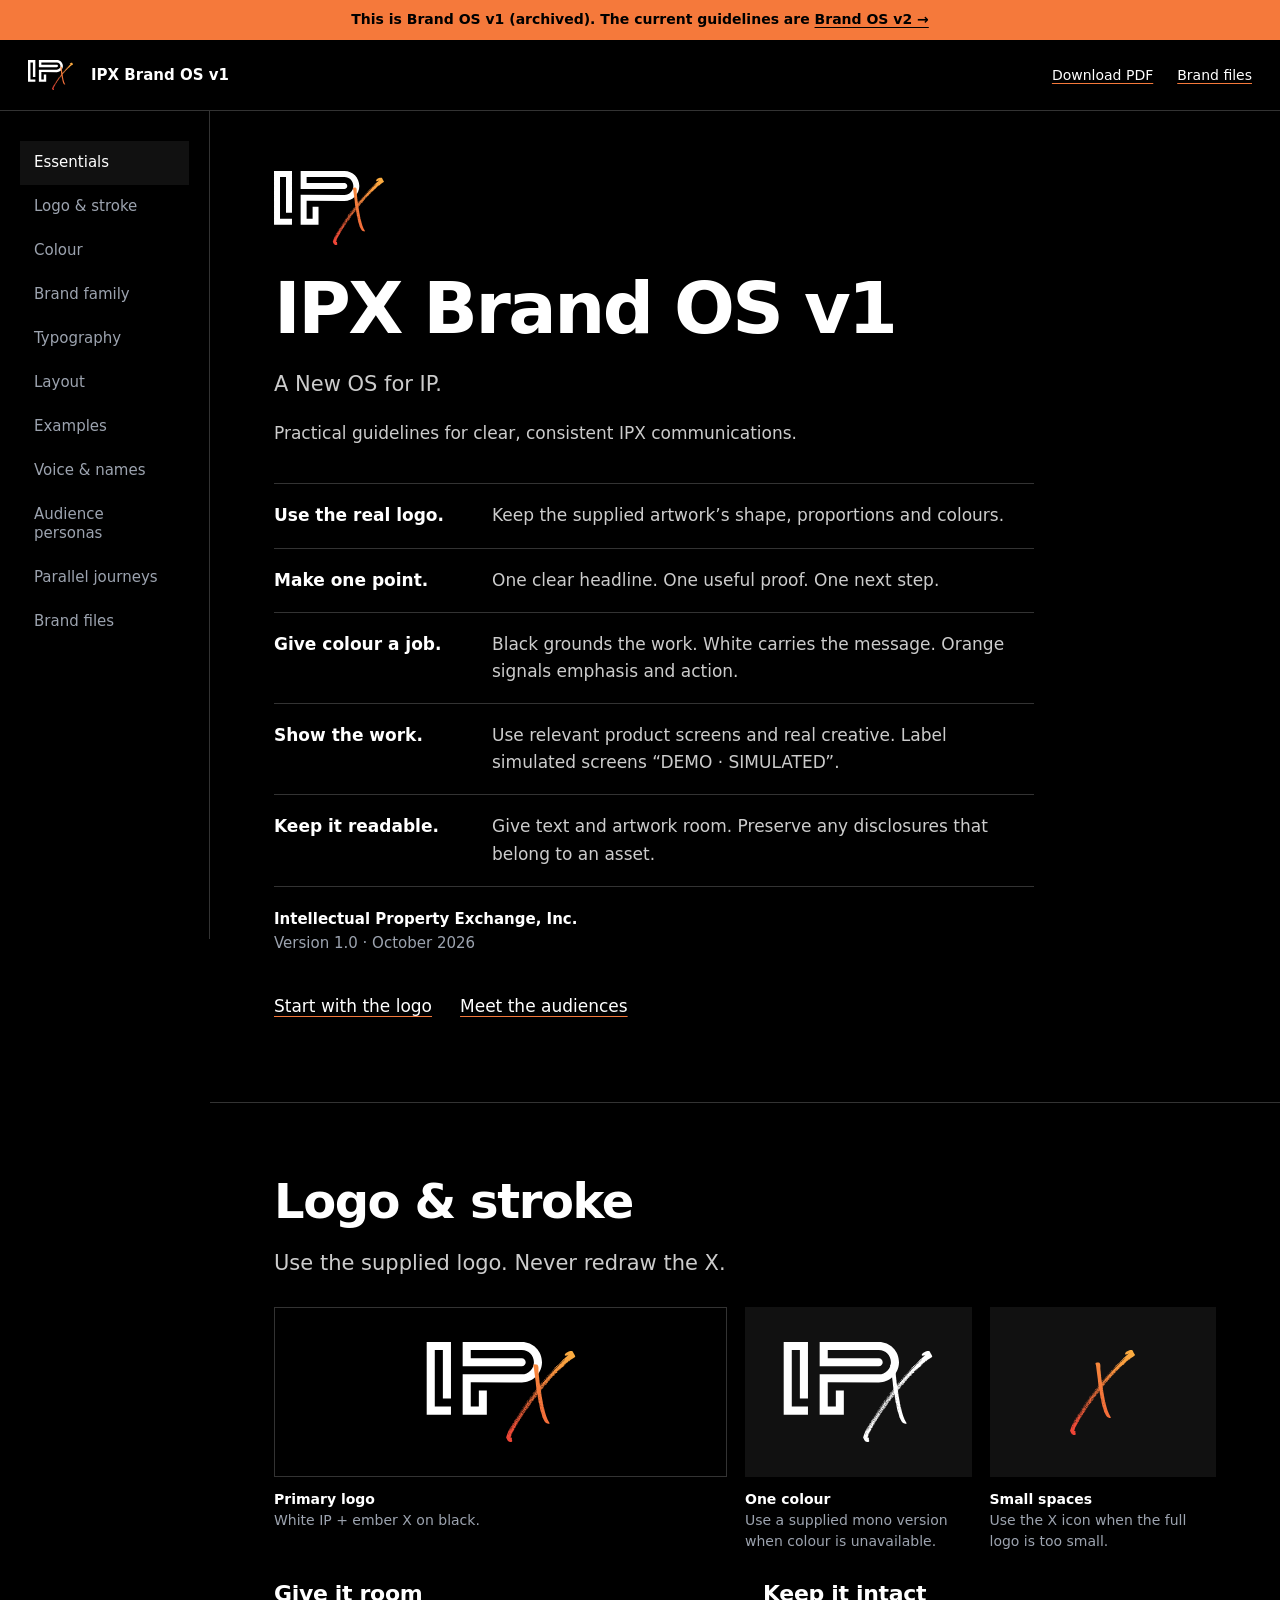
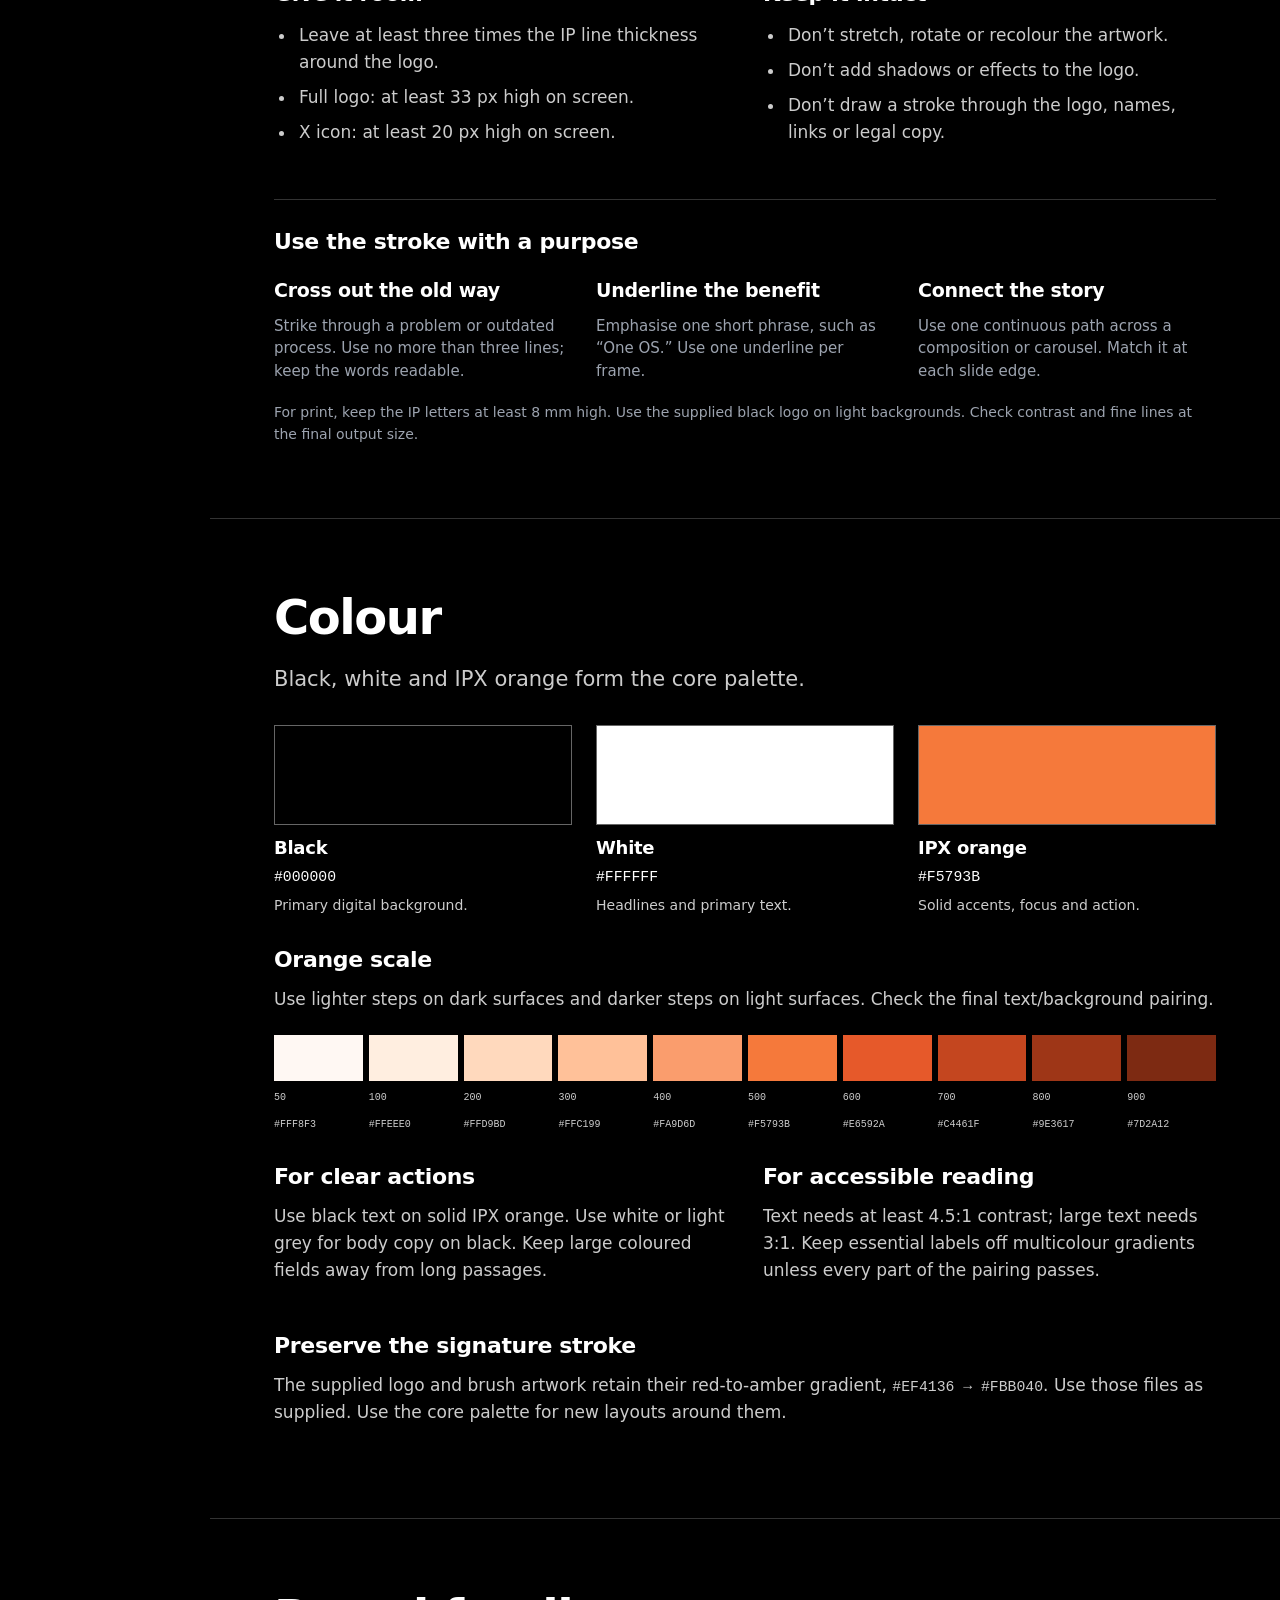
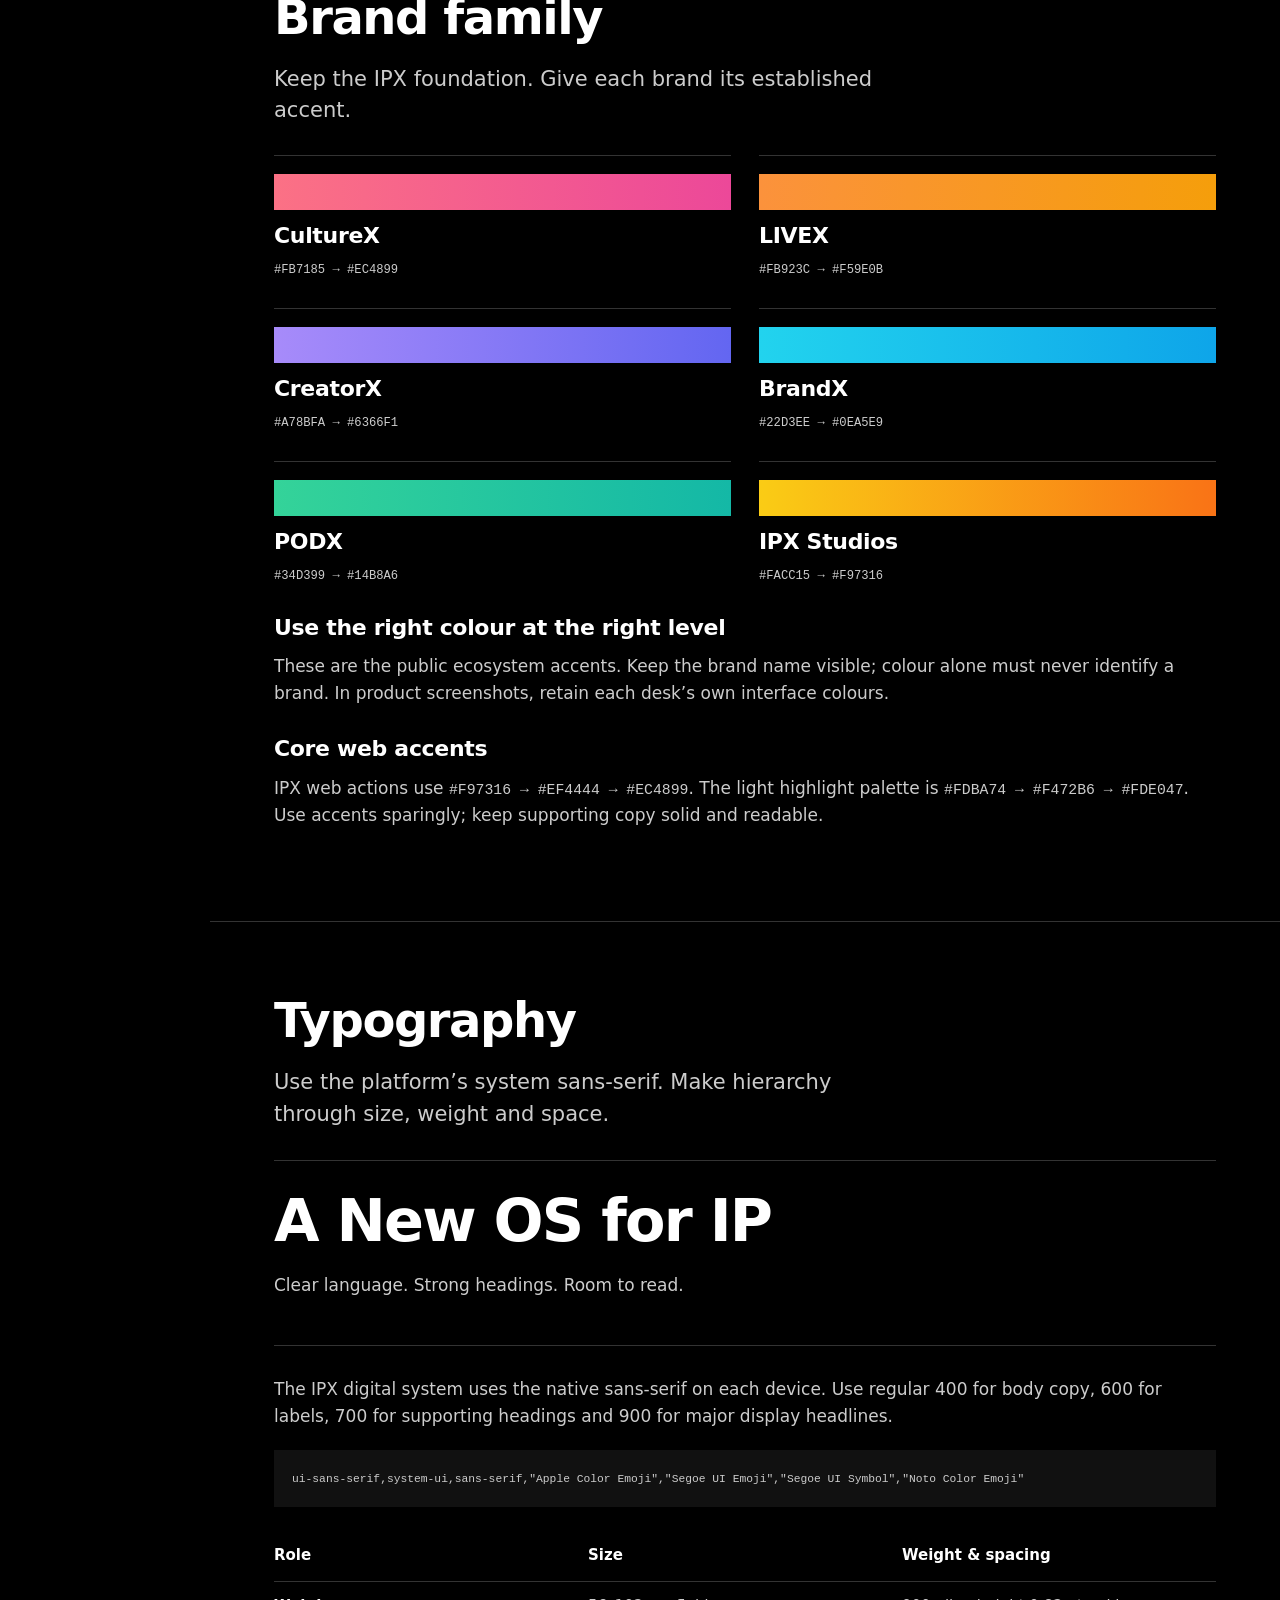
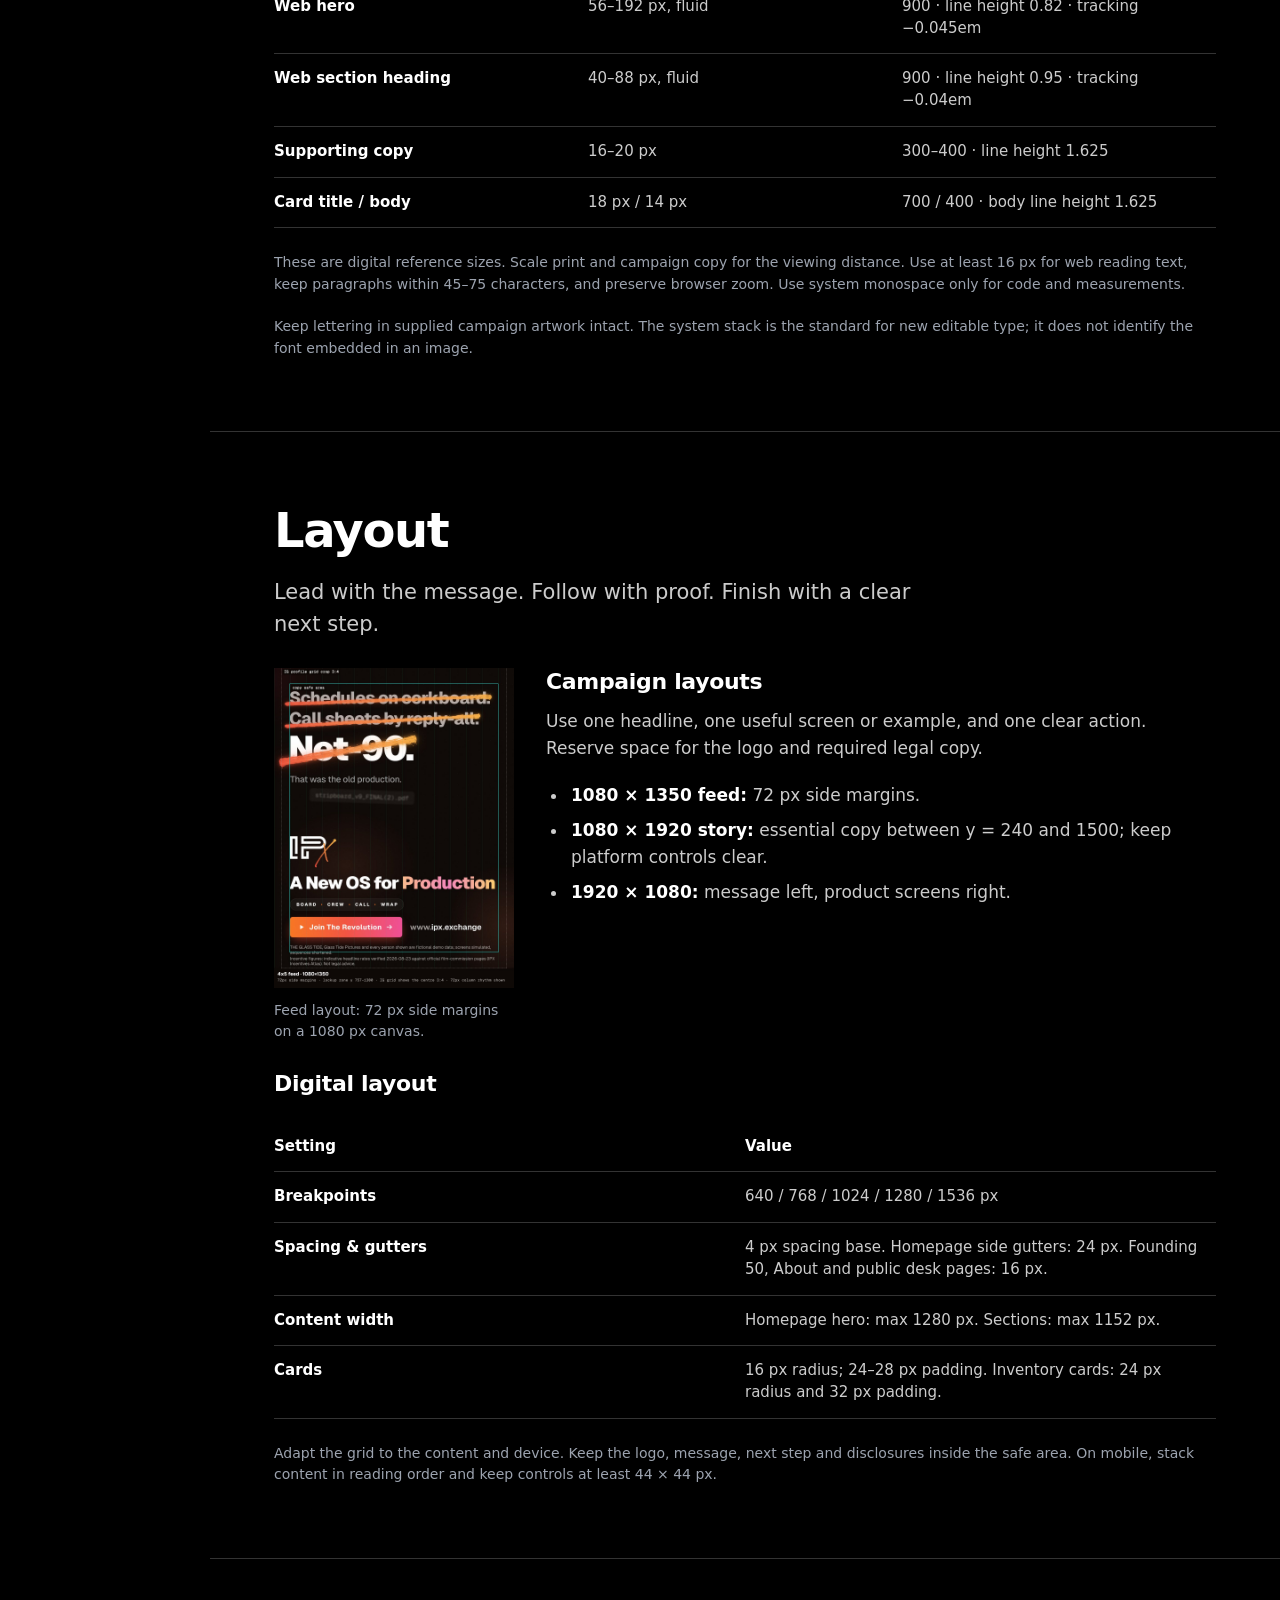
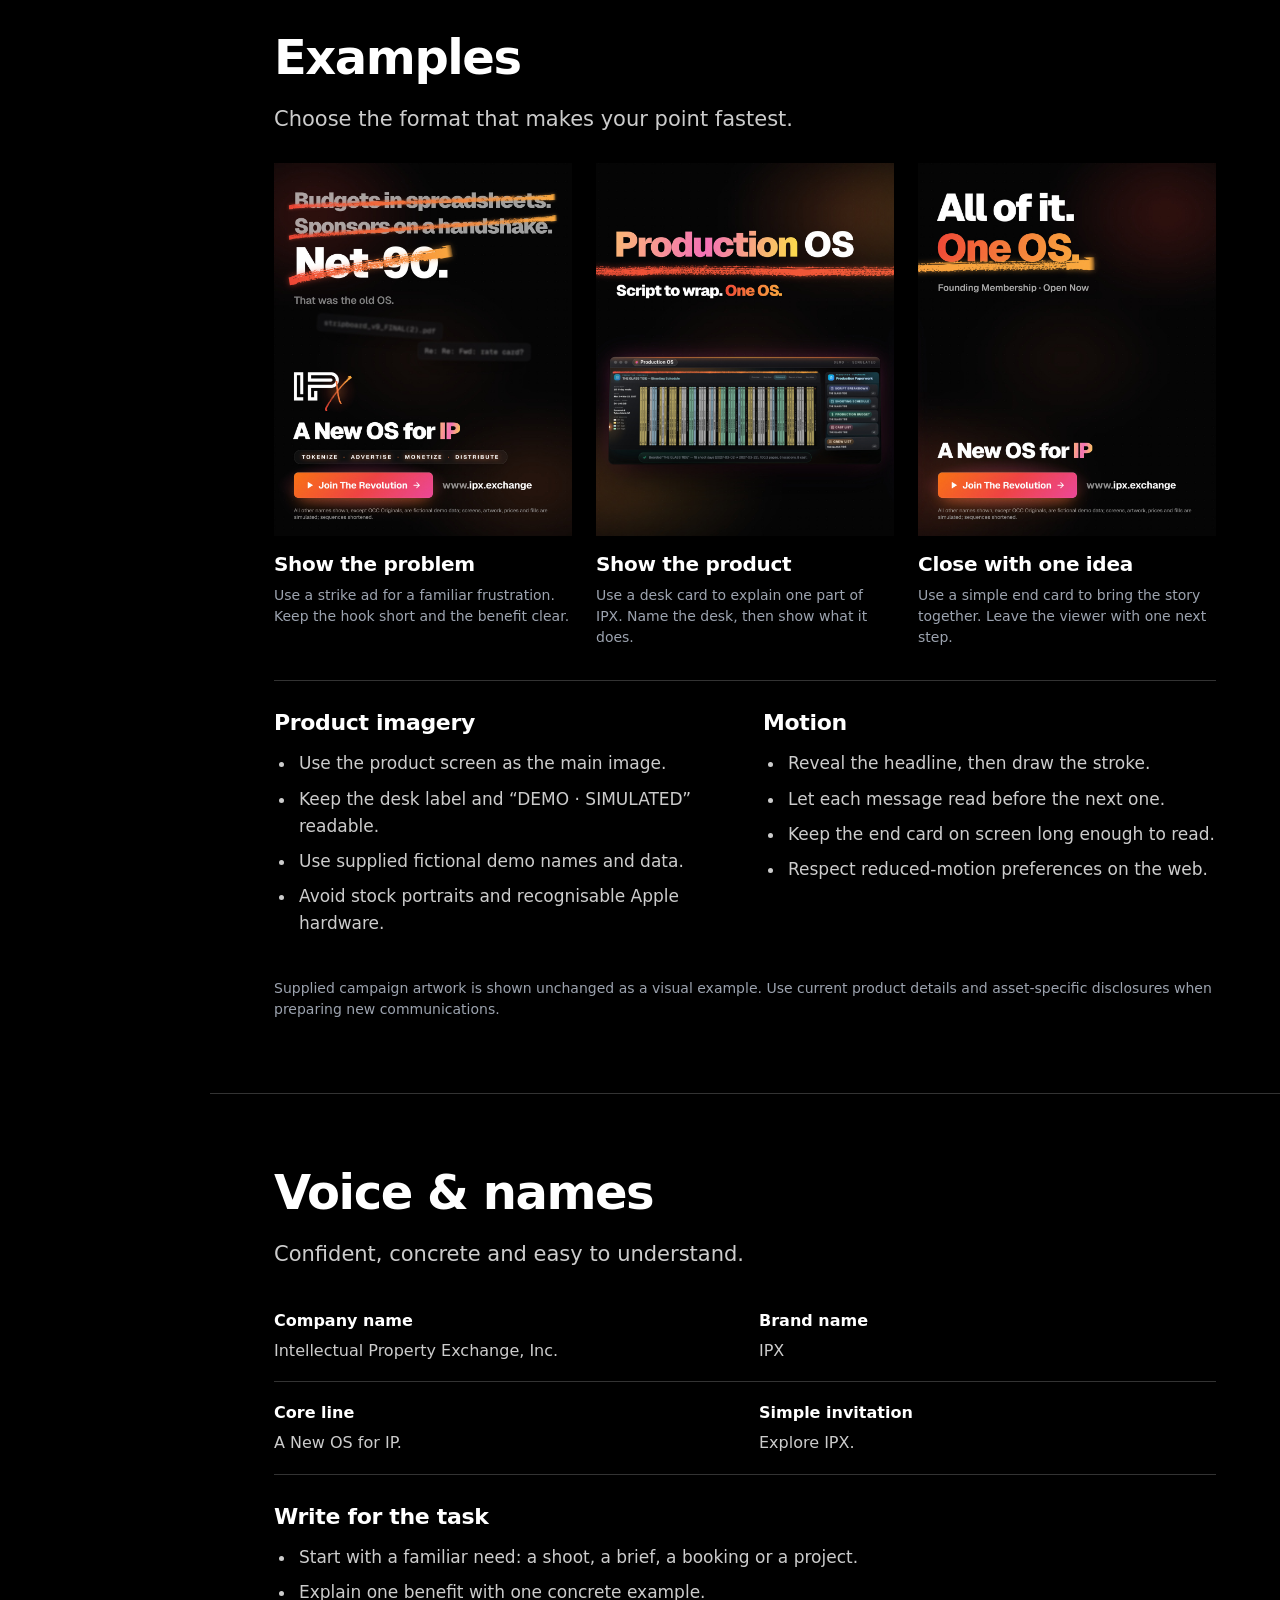
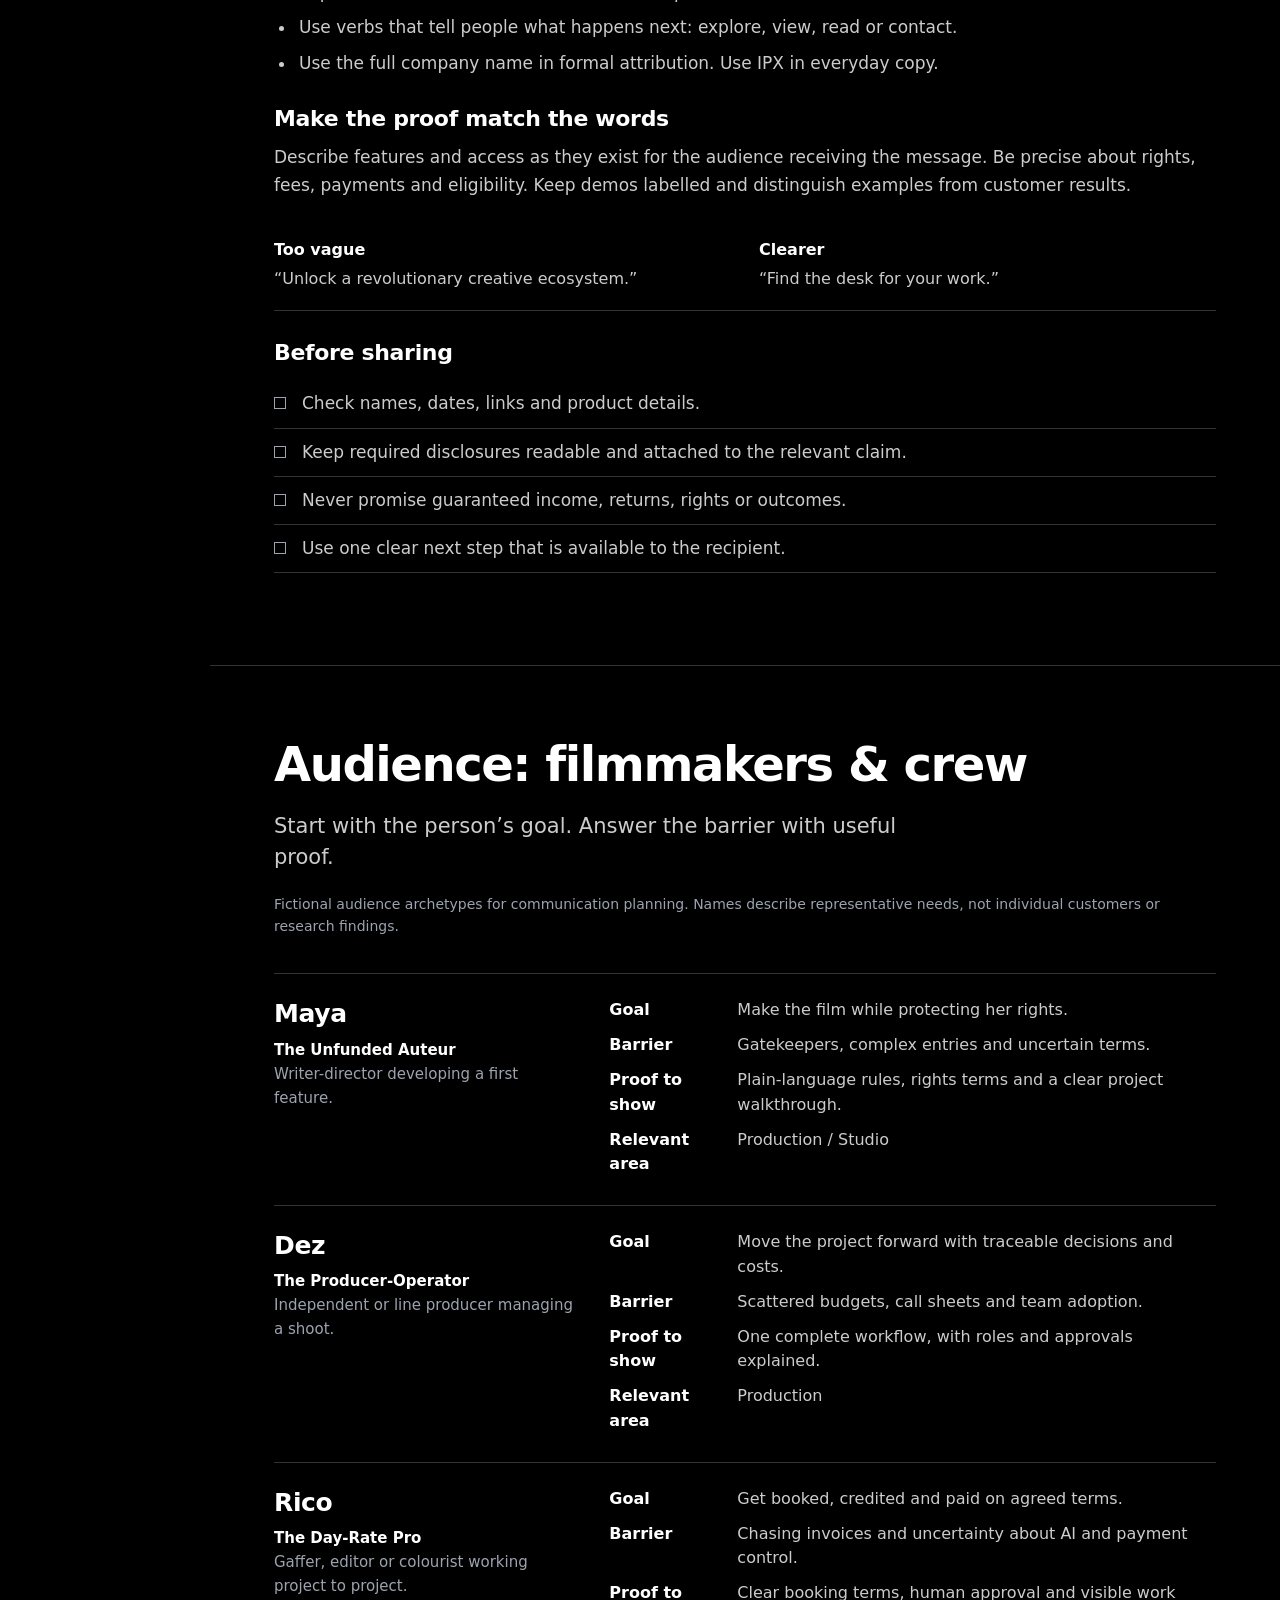
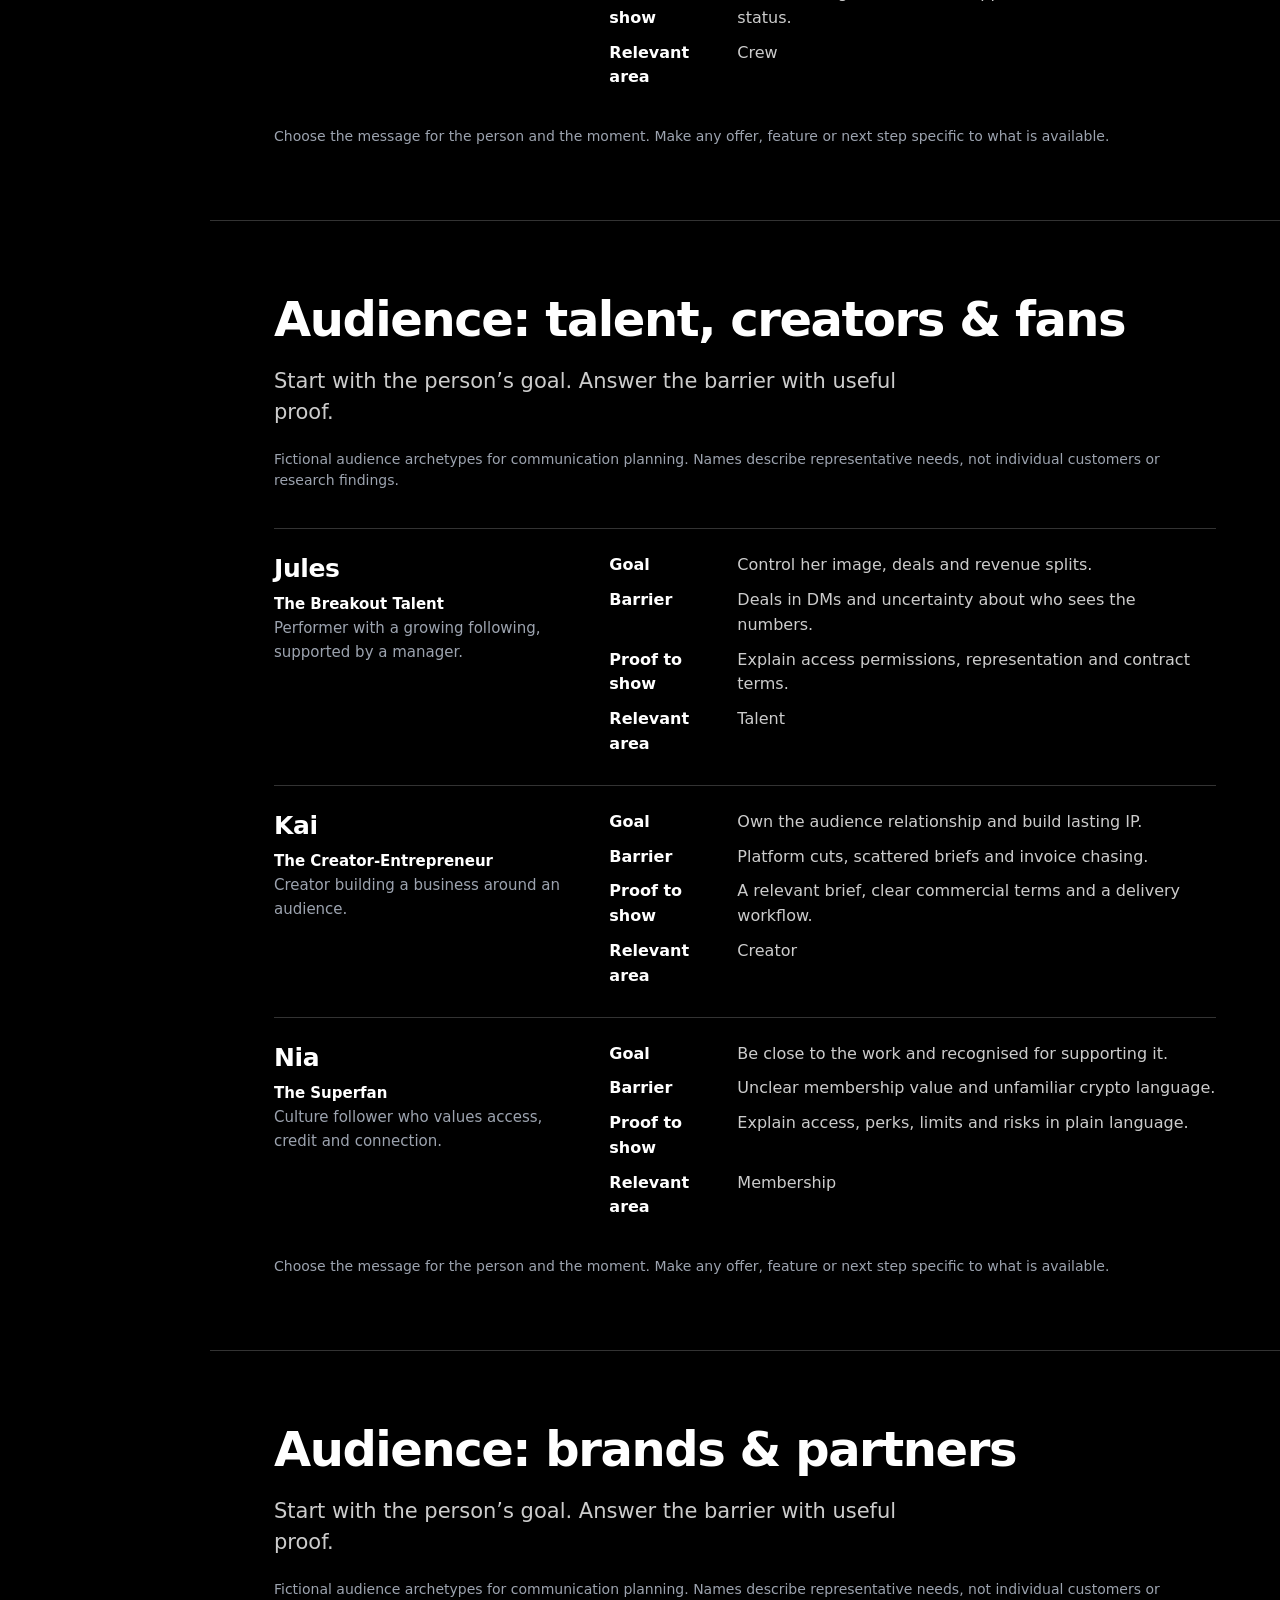
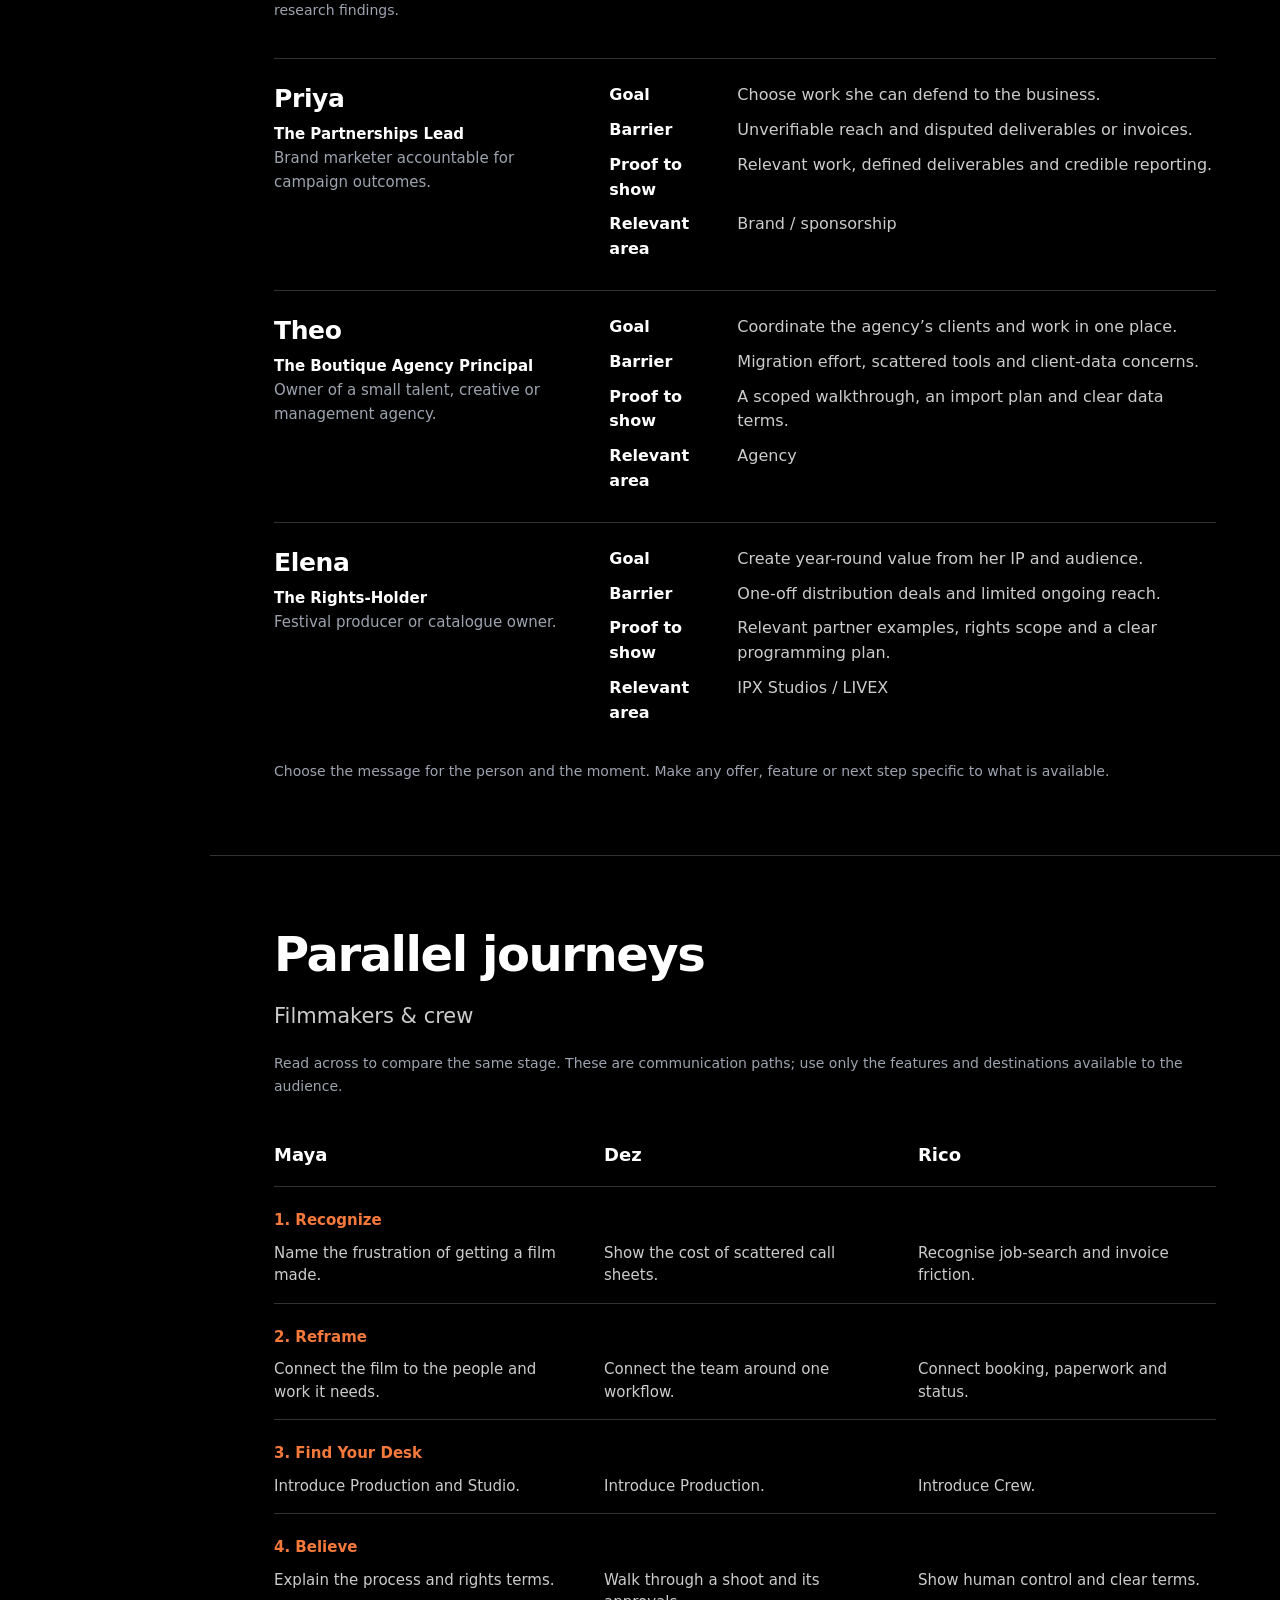
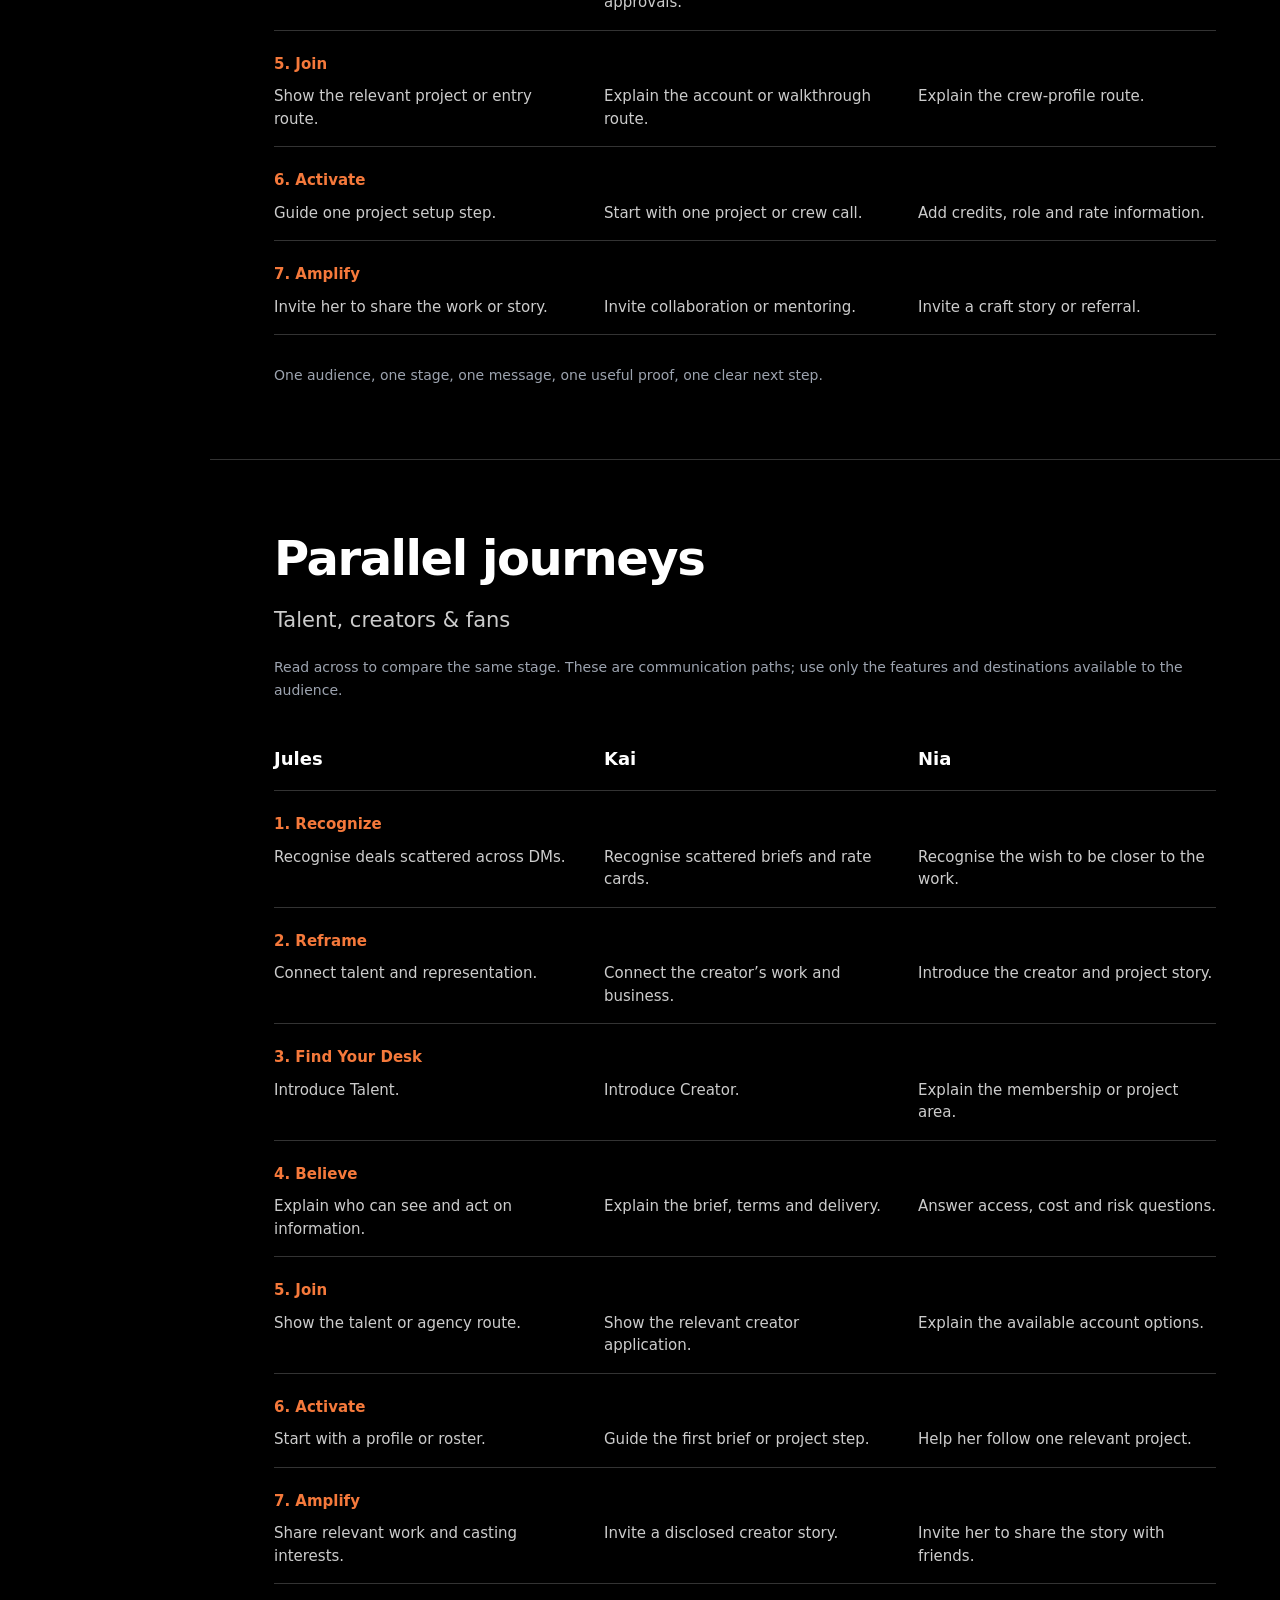
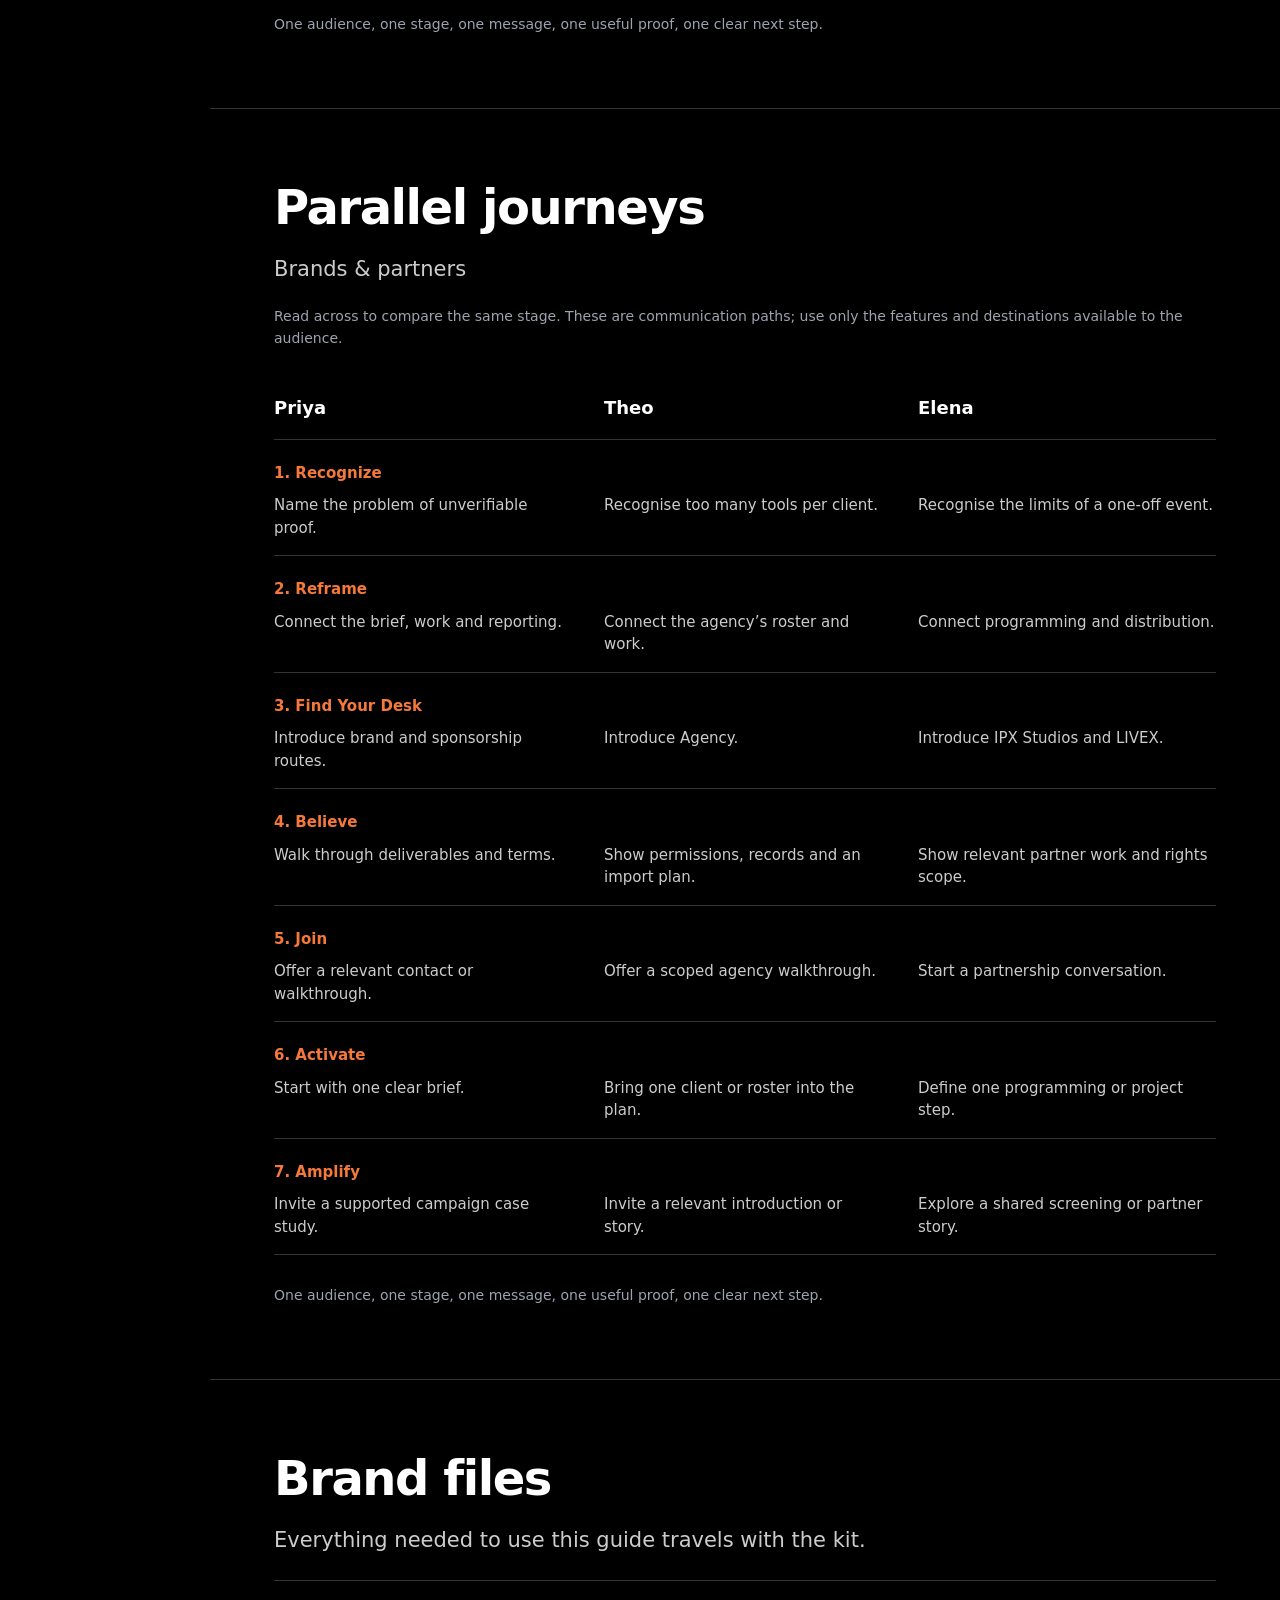
==== commit 59e3c35c: "Brand OS v2: static review page with downloadable assets Adds v2/ (page, reference imagery, logo pac" ====
--- a/index.html
+++ b/index.html
@@ -82,7 +82,8 @@
 .version{color:var(--muted);font-size:15px;margin-top:20px}.brand-family{display:grid;grid-template-columns:repeat(2,minmax(0,1fr));gap:28px;margin:28px 0}.family-item{border-top:1px solid var(--line);padding-top:18px}.family-item h3{margin:12px 0 8px}.family-band{height:36px}.family-item p{font-size:14px;margin:0}.ramp{display:grid;grid-template-columns:repeat(10,1fr);gap:6px;margin:22px 0}.ramp span{height:46px;display:block}.ramp code{font-size:10px}.personas{display:block}.persona{display:grid;grid-template-columns:1fr 2fr;gap:32px;margin-bottom:28px}.persona dl{display:grid;grid-template-columns:110px 1fr;gap:10px 18px}.persona dt,.persona dd{margin:0}.persona h3{font-size:25px}.persona .role{margin:0}.personas .persona:last-child{margin-bottom:0}.journey-table{font-size:15px}.journey-table .journey-stage th{color:var(--accent)}.journey-table tbody p{margin:0}.journey-table td{padding-top:6px;padding-bottom:16px}.journey-note{font-size:14px;color:var(--muted)}.family-links{display:flex;flex-wrap:wrap;gap:16px}.family-links a{min-height:44px;display:inline-flex;align-items:center}.swatches .swatch{border-color:#666}.type-stack{font-size:13px;max-width:100%;overflow-wrap:anywhere;padding:18px;background:var(--surface)}
 @media screen and (max-width:760px){.personas .persona{grid-template-columns:1fr;gap:16px}.persona dl{grid-template-columns:1fr;gap:4px}.persona dt{margin-top:12px}.brand-family{grid-template-columns:1fr}.ramp{grid-template-columns:repeat(5,1fr)}.journey-table td:before{font-size:17px}.version{font-size:14px}}
 @media print{section,#audience,#journeys{min-height:297mm;padding:13mm 17mm 12mm;display:flex;flex-direction:column}.print-page,#audience .print-page,#journeys .print-page{margin-top:auto;padding-top:5mm;margin-bottom:0;width:100%}.intro{padding-top:20mm}.version{font-size:10pt}.personas{margin:5mm 0}.persona{grid-template-columns:48mm 1fr;gap:6mm;margin-bottom:5mm;padding-top:4mm}.persona h3{font-size:16pt}.persona .role{font-size:9pt;line-height:1.45;margin:0}.persona dl{grid-template-columns:23mm 1fr;gap:2mm 4mm;font-size:9.5pt;line-height:1.4}.persona dt{margin:0}.brand-family{gap:5mm 8mm;margin:5mm 0}.family-item{padding-top:3mm}.family-band{height:9mm}.family-item h3{font-size:13pt;margin:3mm 0 2mm}.family-item p{font-size:9pt}.ramp{gap:1.5mm}.ramp span{height:10mm}.ramp code{font-size:6.5pt}.type-stack{font-size:8.5pt;padding:4mm}.journey-table{font-size:9pt;line-height:1.4;margin:4mm 0}.journey-table thead th{font-size:11pt}.journey-table .journey-stage th{font-size:9pt;padding:3mm 0 1mm}.journey-table td{padding:1mm 3mm 2.5mm 0}.journey-note{font-size:9pt}.family-links{display:none}.file-row a{padding:0}.swatch{height:19mm}.swatches{margin:5mm 0;gap:5mm}.spec-table{font-size:9.5pt}.spec-table td,.spec-table th{padding:3mm 3mm 3mm 0}.lead{margin-bottom:5mm}.note{margin-top:4mm}}
-</style></head><body><a class="skip" href="#main">Skip to guidelines</a><header class="topbar"><a class="home" href="#essentials"><img src="ipx-mark-white-ember.svg" width="45" height="34" alt="IPX"><span>IPX Brand OS v1</span></a><div class="toplinks"><a href="IPX_Brand_Guidelines.pdf" download>Download PDF</a><a href="#files">Brand files</a></div><details class="mobile-menu"><summary>Contents</summary><nav aria-label="Mobile contents"><a href="#essentials">Essentials</a><a href="#logo">Logo &amp; stroke</a><a href="#color">Colour</a><a href="#family">Brand family</a><a href="#type">Typography</a><a href="#layout">Layout</a><a href="#examples">Examples</a><a href="#writing">Voice &amp; names</a><a href="#audience">Audience personas</a><a href="#journeys">Parallel journeys</a><a href="#files">Brand files</a></nav></details></header><div class="shell"><nav class="toc" aria-label="Contents"><a href="#essentials">Essentials</a><a href="#logo">Logo &amp; stroke</a><a href="#color">Colour</a><a href="#family">Brand family</a><a href="#type">Typography</a><a href="#layout">Layout</a><a href="#examples">Examples</a><a href="#writing">Voice &amp; names</a><a href="#audience">Audience personas</a><a href="#journeys">Parallel journeys</a><a href="#files">Brand files</a></nav><main class="main" id="main"><section id="essentials" class="intro">
+</style></head><body>
+<div id="v2-notice" style="background:#F5793B;color:#000;font:600 14px/1.4 Geist,system-ui,sans-serif;text-align:center;padding:10px 16px">This is Brand OS v1 (archived). The current guidelines are <a href="v2/" style="color:#000;text-decoration:underline">Brand OS v2 →</a></div><a class="skip" href="#main">Skip to guidelines</a><header class="topbar"><a class="home" href="#essentials"><img src="ipx-mark-white-ember.svg" width="45" height="34" alt="IPX"><span>IPX Brand OS v1</span></a><div class="toplinks"><a href="IPX_Brand_Guidelines.pdf" download>Download PDF</a><a href="#files">Brand files</a></div><details class="mobile-menu"><summary>Contents</summary><nav aria-label="Mobile contents"><a href="#essentials">Essentials</a><a href="#logo">Logo &amp; stroke</a><a href="#color">Colour</a><a href="#family">Brand family</a><a href="#type">Typography</a><a href="#layout">Layout</a><a href="#examples">Examples</a><a href="#writing">Voice &amp; names</a><a href="#audience">Audience personas</a><a href="#journeys">Parallel journeys</a><a href="#files">Brand files</a></nav></details></header><div class="shell"><nav class="toc" aria-label="Contents"><a href="#essentials">Essentials</a><a href="#logo">Logo &amp; stroke</a><a href="#color">Colour</a><a href="#family">Brand family</a><a href="#type">Typography</a><a href="#layout">Layout</a><a href="#examples">Examples</a><a href="#writing">Voice &amp; names</a><a href="#audience">Audience personas</a><a href="#journeys">Parallel journeys</a><a href="#files">Brand files</a></nav><main class="main" id="main"><section id="essentials" class="intro">
 <img class="intro-logo" src="ipx-mark-white-ember.svg" width="110" height="82" alt="IPX logo">
 <h1>IPX Brand OS v1</h1><p class="lead">A New OS for IP.</p><p>Practical guidelines for clear, consistent IPX communications.</p>
 <ul class="rules"><li><strong>Use the real logo.</strong><p>Keep the supplied artwork’s shape, proportions and colours.</p></li><li><strong>Make one point.</strong><p>One clear headline. One useful proof. One next step.</p></li><li><strong>Give colour a job.</strong><p>Black grounds the work. White carries the message. Orange signals emphasis and action.</p></li><li><strong>Show the work.</strong><p>Use relevant product screens and real creative. Label simulated screens “DEMO · SIMULATED”.</p></li><li><strong>Keep it readable.</strong><p>Give text and artwork room. Preserve any disclosures that belong to an asset.</p></li></ul>
